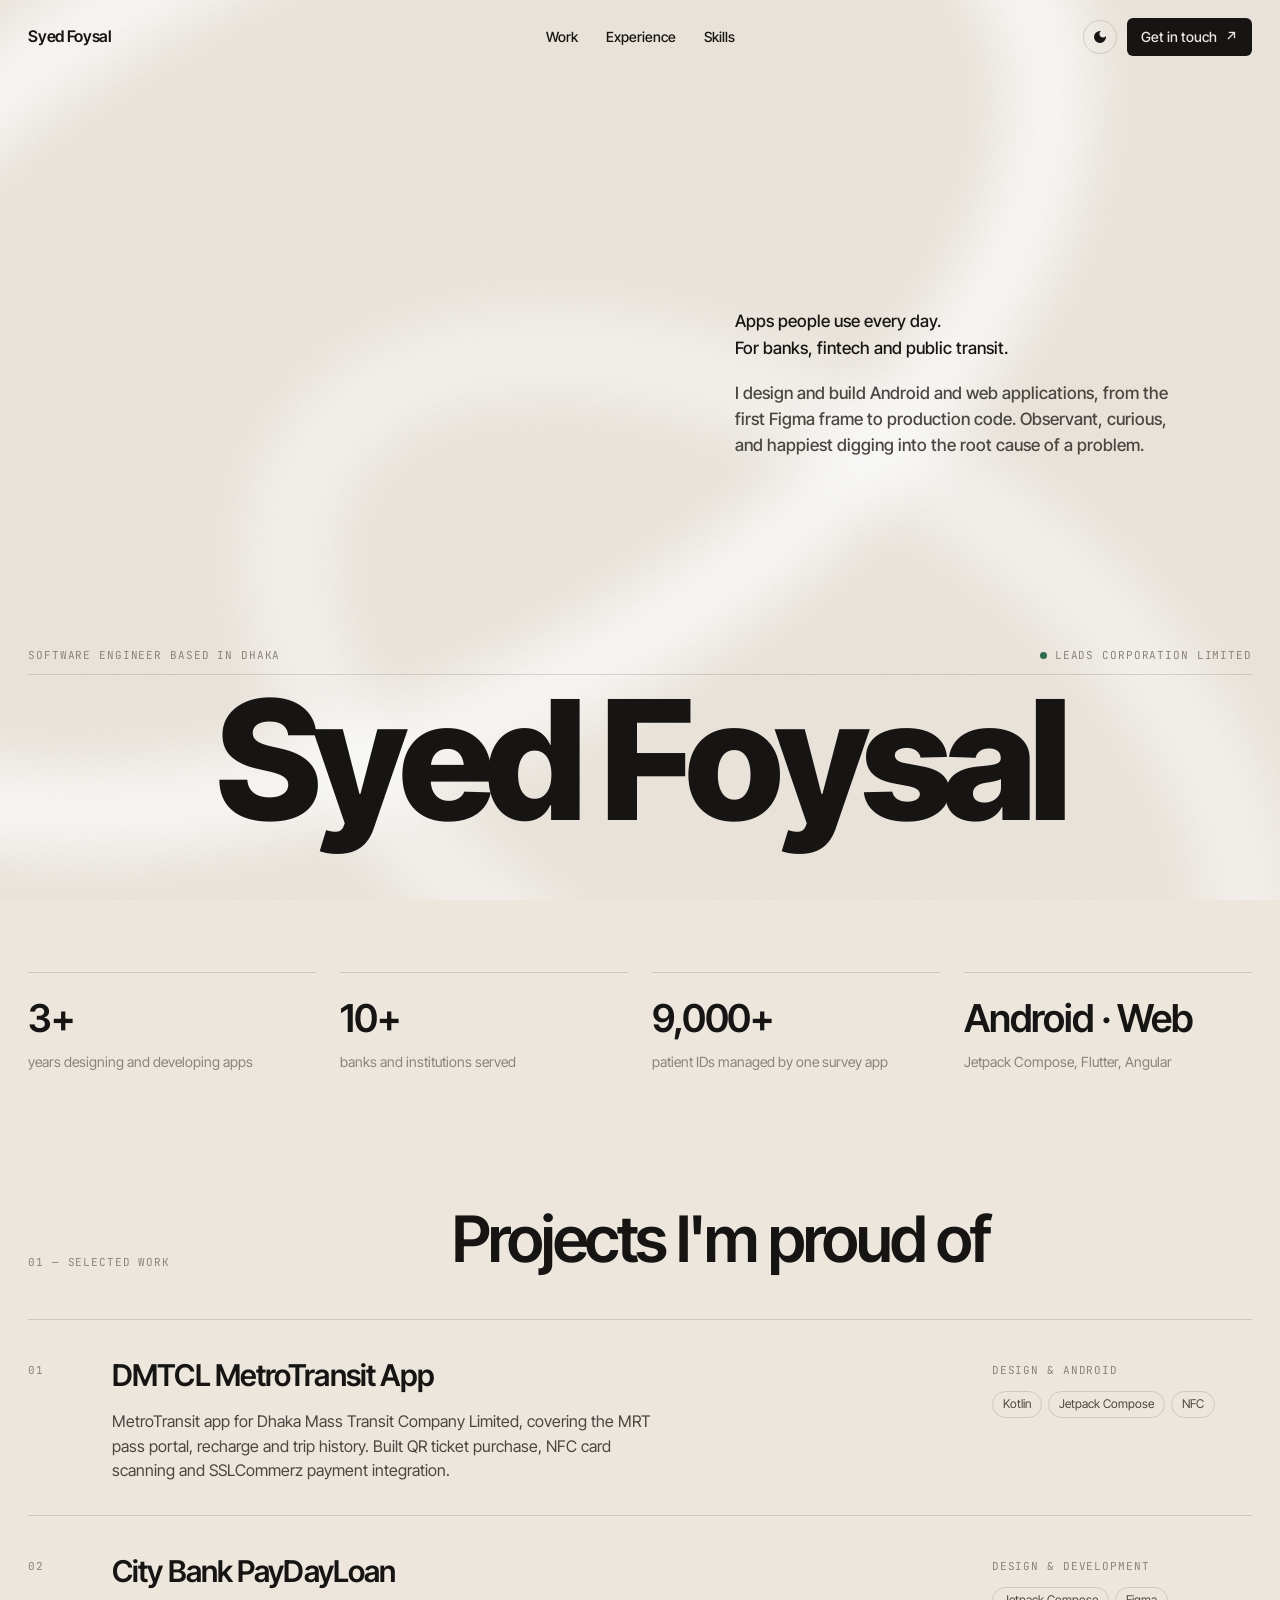
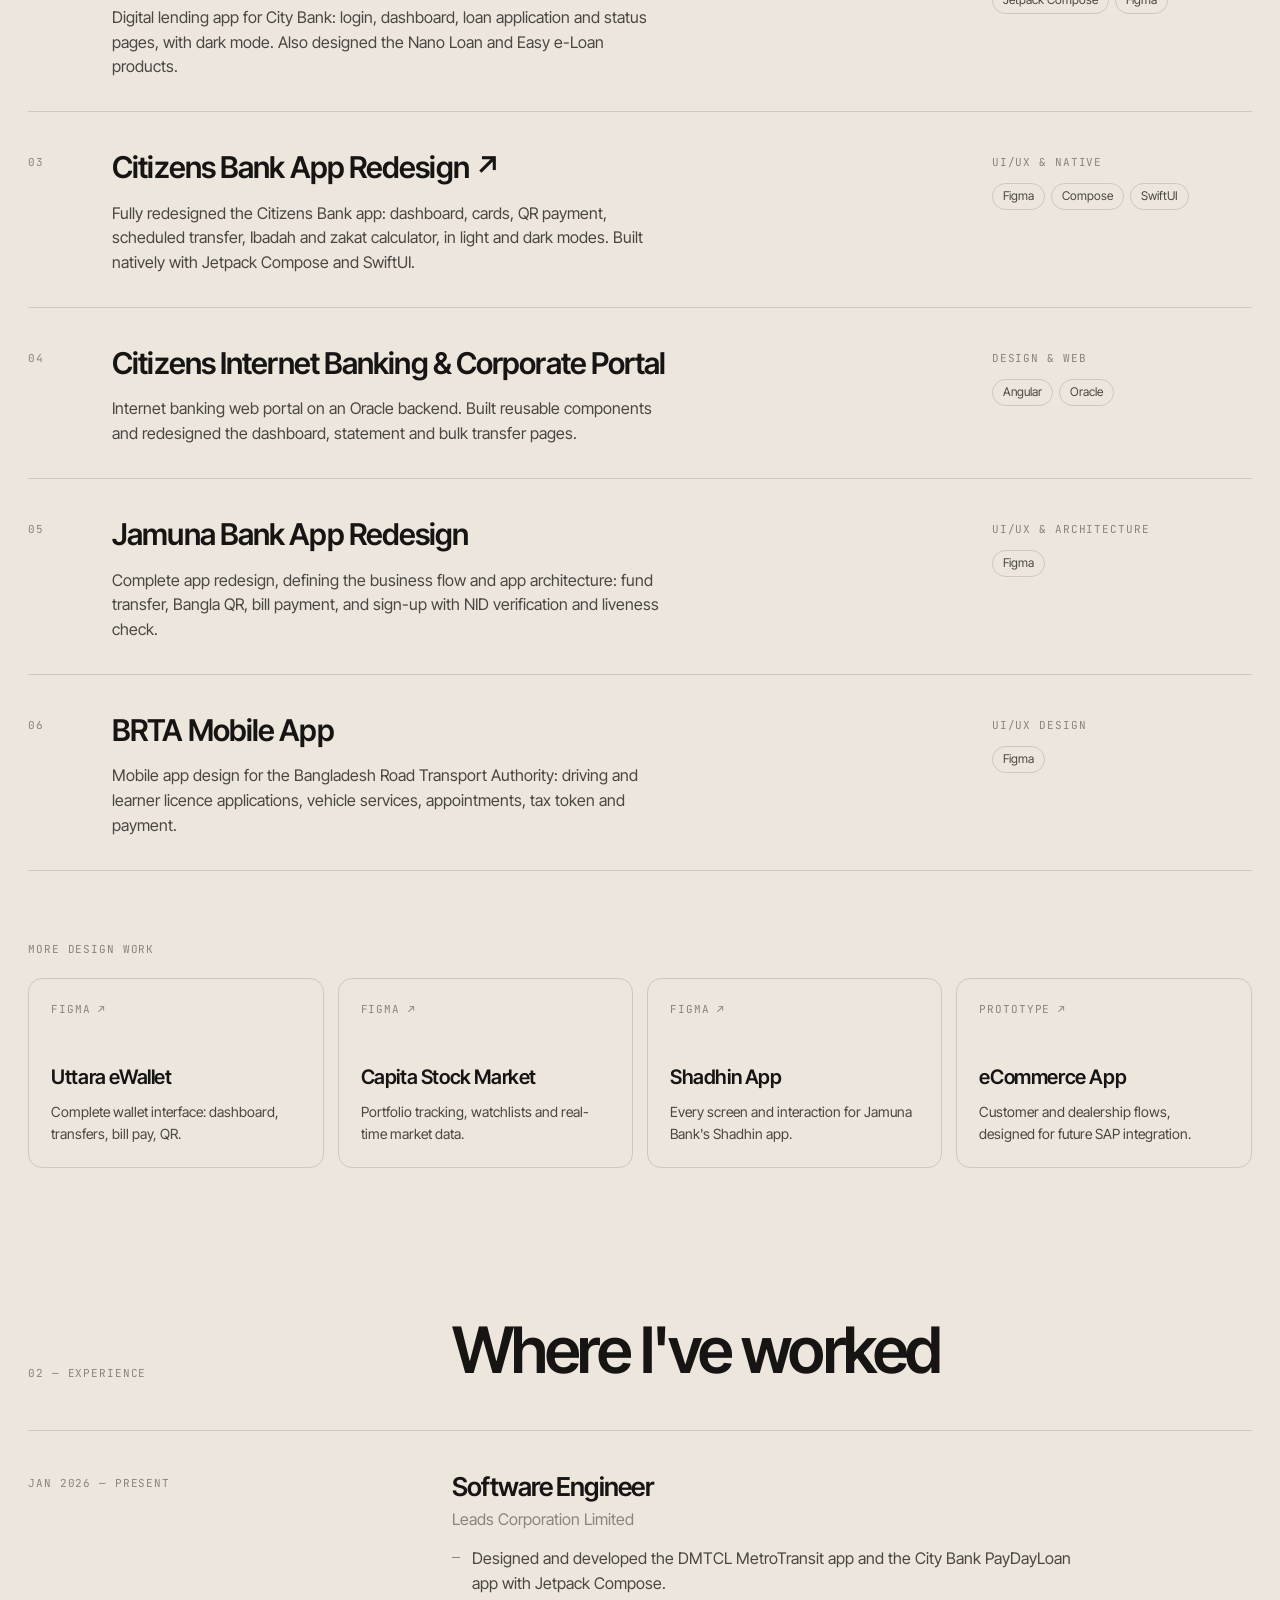
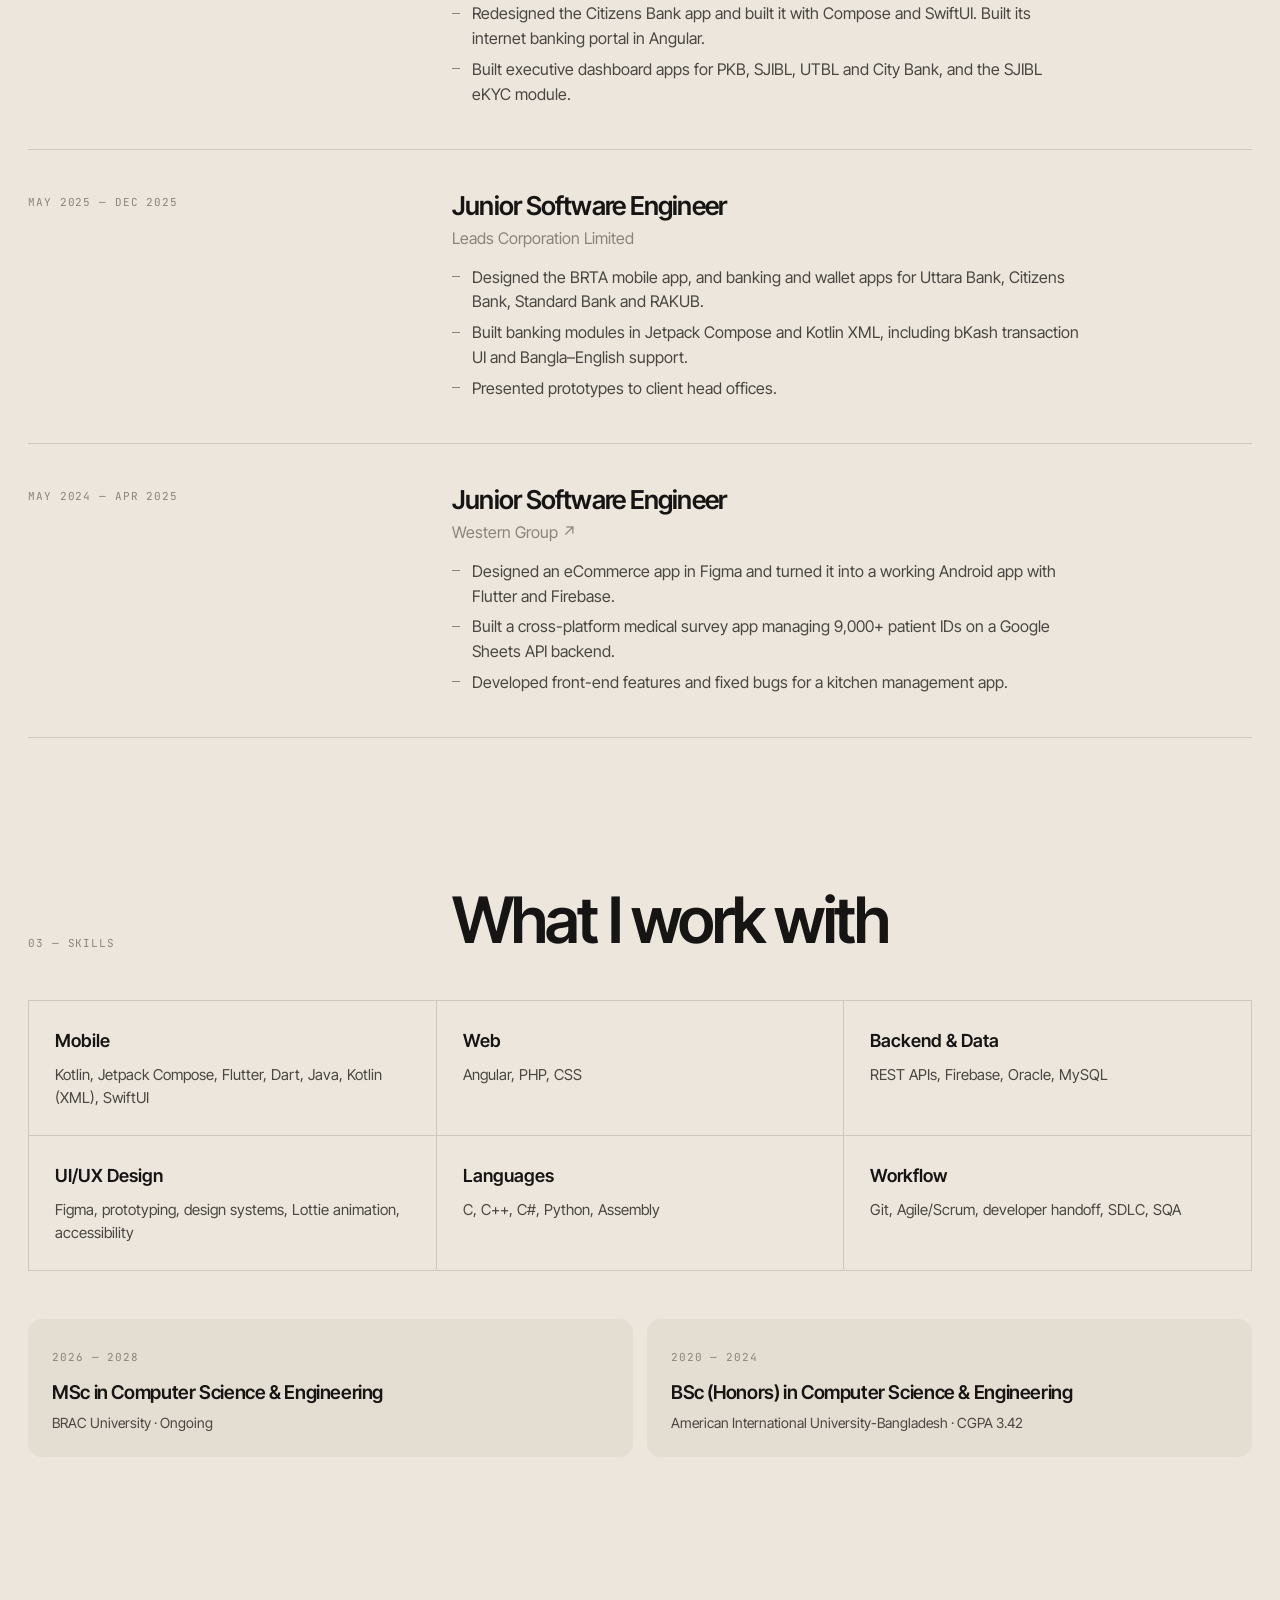
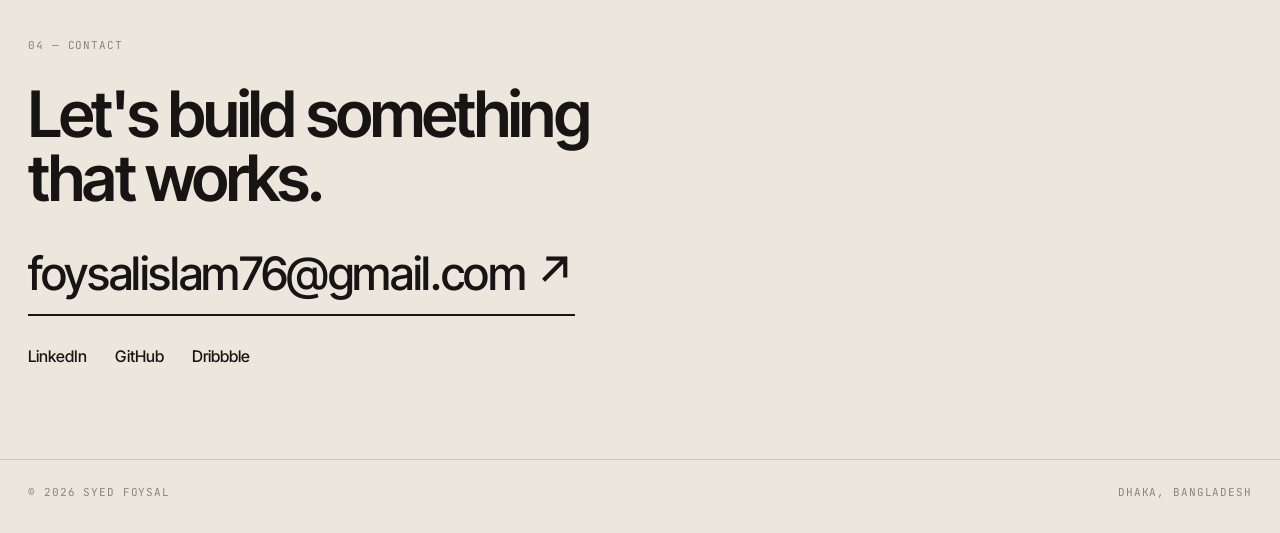
==== index.html @ 30e087c2 "Revert "Show full CV experience and activities" This reverts commit 2248372.  Co-Authored-By: Claude" ====
<!doctype html>
<html lang="en">
<head>
  <meta charset="utf-8">
  <meta name="viewport" content="width=device-width, initial-scale=1">
  <title>Syed Foysal — Software Engineer</title>
  <meta name="description" content="Syed Foysal, Software Engineer in Dhaka. Android, web and UI/UX for banking, fintech and transit.">
  <meta property="og:title" content="Syed Foysal — Software Engineer">
  <meta property="og:description" content="Android, web and UI/UX for banking, fintech and transit clients.">
  <meta name="theme-color" content="#ece6dd">
  <link rel="icon" href="data:image/svg+xml,<svg xmlns='http://www.w3.org/2000/svg' viewBox='0 0 64 64'><rect width='64' height='64' rx='14' fill='%23161514'/><text x='50%25' y='56%25' text-anchor='middle' dominant-baseline='middle' font-family='Arial' font-weight='700' font-size='28' fill='%23ece6dd'>SF</text></svg>">
  <link rel="preconnect" href="https://fonts.googleapis.com">
  <link rel="preconnect" href="https://fonts.gstatic.com" crossorigin>
  <link href="https://fonts.googleapis.com/css2?family=Inter+Tight:wght@400;500;600;800&family=JetBrains+Mono:wght@400;500&display=swap" rel="stylesheet">
  <link rel="stylesheet" href="styles.css">
  <script>document.documentElement.classList.add('js');try{var t=localStorage.getItem('theme');if(t)document.documentElement.dataset.theme=t}catch(e){}</script>
</head>
<body>
  <header class="nav">
    <a class="brand" href="#top">Syed Foysal</a>
    <nav class="nav-links" aria-label="Sections">
      <a href="#work">Work</a>
      <a href="#experience">Experience</a>
      <a href="#skills">Skills</a>
    </nav>
    <div class="nav-actions">
      <button class="theme-toggle" type="button" aria-label="Toggle dark mode">
        <svg viewBox="0 0 24 24" width="16" height="16" aria-hidden="true"><path fill="currentColor" d="M12 3a9 9 0 1 0 9 9c0-.46-.04-.92-.1-1.36a5.39 5.39 0 0 1-4.4 2.26 5.4 5.4 0 0 1-3.14-9.8c-.44-.06-.9-.1-1.36-.1z"/></svg>
      </button>
      <a class="btn" href="mailto:foysalislam76@gmail.com">Get in touch <span aria-hidden="true">↗</span></a>
    </div>
  </header>

  <main id="top">
    <section class="hero">
      <div class="hero-bg" aria-hidden="true"><span class="ribbon r1"></span><span class="ribbon r2"></span><span class="grain"></span></div>
      <div class="hero-intro reveal">
        <p class="lead">Apps people use every day.<br>For banks, fintech and public transit.</p>
        <p>I design and build Android and web applications, from the first Figma frame to production code. Observant, curious, and happiest digging into the root cause of a problem.</p>
      </div>
      <div class="hero-foot">
        <div class="hero-meta mono">
          <span>Software Engineer based in Dhaka</span>
          <span class="status"><i></i>Leads Corporation Limited</span>
        </div>
        <h1 class="hero-name">Syed Foysal</h1>
      </div>
    </section>

    <section class="stats" aria-label="Highlights">
      <div class="stat reveal"><b>3+</b><span>years designing and developing apps</span></div>
      <div class="stat reveal"><b>10+</b><span>banks and institutions served</span></div>
      <div class="stat reveal"><b>9,000+</b><span>patient IDs managed by one survey app</span></div>
      <div class="stat reveal"><b>Android · Web</b><span>Jetpack Compose, Flutter, Angular</span></div>
    </section>

    <section id="work" class="section">
      <div class="section-head reveal">
        <span class="mono">01 — Selected work</span>
        <h2>Projects I'm proud of</h2>
      </div>
      <ol class="projects">
        <li class="project reveal">
          <span class="idx mono">01</span>
          <div class="p-main">
            <h3>DMTCL MetroTransit App</h3>
            <p>MetroTransit app for Dhaka Mass Transit Company Limited, covering the MRT pass portal, recharge and trip history. Built QR ticket purchase, NFC card scanning and SSLCommerz payment integration.</p>
          </div>
          <div class="p-side"><span class="role mono">Design & Android</span><ul class="tags"><li>Kotlin</li><li>Jetpack Compose</li><li>NFC</li></ul></div>
        </li>
        <li class="project reveal">
          <span class="idx mono">02</span>
          <div class="p-main">
            <h3>City Bank PayDayLoan</h3>
            <p>Digital lending app for City Bank: login, dashboard, loan application and status pages, with dark mode. Also designed the Nano Loan and Easy e-Loan products.</p>
          </div>
          <div class="p-side"><span class="role mono">Design & Development</span><ul class="tags"><li>Jetpack Compose</li><li>Figma</li></ul></div>
        </li>
        <li class="project reveal">
          <span class="idx mono">03</span>
          <div class="p-main">
            <h3><a href="https://www.figma.com/proto/CzXbdKiK06CD8KoG54uc53/Citizens_advance?node-id=1-12459&amp;p=f&amp;scaling=scale-down&amp;content-scaling=fixed&amp;page-id=0%3A1&amp;starting-point-node-id=1%3A12459&amp;show-proto-sidebar=1" target="_blank" rel="noopener">Citizens Bank App Redesign <span aria-hidden="true">↗</span></a></h3>
            <p>Fully redesigned the Citizens Bank app: dashboard, cards, QR payment, scheduled transfer, Ibadah and zakat calculator, in light and dark modes. Built natively with Jetpack Compose and SwiftUI.</p>
          </div>
          <div class="p-side"><span class="role mono">UI/UX & Native</span><ul class="tags"><li>Figma</li><li>Compose</li><li>SwiftUI</li></ul></div>
        </li>
        <li class="project reveal">
          <span class="idx mono">04</span>
          <div class="p-main">
            <h3>Citizens Internet Banking & Corporate Portal</h3>
            <p>Internet banking web portal on an Oracle backend. Built reusable components and redesigned the dashboard, statement and bulk transfer pages.</p>
          </div>
          <div class="p-side"><span class="role mono">Design & Web</span><ul class="tags"><li>Angular</li><li>Oracle</li></ul></div>
        </li>
        <li class="project reveal">
          <span class="idx mono">05</span>
          <div class="p-main">
            <h3>Jamuna Bank App Redesign</h3>
            <p>Complete app redesign, defining the business flow and app architecture: fund transfer, Bangla QR, bill payment, and sign-up with NID verification and liveness check.</p>
          </div>
          <div class="p-side"><span class="role mono">UI/UX & Architecture</span><ul class="tags"><li>Figma</li></ul></div>
        </li>
        <li class="project reveal">
          <span class="idx mono">06</span>
          <div class="p-main">
            <h3>BRTA Mobile App</h3>
            <p>Mobile app design for the Bangladesh Road Transport Authority: driving and learner licence applications, vehicle services, appointments, tax token and payment.</p>
          </div>
          <div class="p-side"><span class="role mono">UI/UX Design</span><ul class="tags"><li>Figma</li></ul></div>
        </li>
      </ol>

      <div class="mini-head reveal"><span class="mono">More design work</span></div>
      <div class="cards">
        <a class="card reveal" href="https://www.figma.com/design/OLVRkpordg57QTDSUEPtHk/Uttara_eWallet?node-id=0-1" target="_blank" rel="noopener"><span class="mono">Figma ↗</span><h4>Uttara eWallet</h4><p>Complete wallet interface: dashboard, transfers, bill pay, QR.</p></a>
        <a class="card reveal" href="https://www.figma.com/design/fWbbJ0xGlFgYvnJKru61qK/CapitaApp?node-id=0-1" target="_blank" rel="noopener"><span class="mono">Figma ↗</span><h4>Capita Stock Market</h4><p>Portfolio tracking, watchlists and real-time market data.</p></a>
        <a class="card reveal" href="https://www.figma.com/design/se0q01q8Wwwqltm6ORkeT0/Shadhin?node-id=0-1" target="_blank" rel="noopener"><span class="mono">Figma ↗</span><h4>Shadhin App</h4><p>Every screen and interaction for Jamuna Bank's Shadhin app.</p></a>
        <a class="card reveal" href="https://www.figma.com/proto/1CDlLJeJu2LjrKiZWNMT9U/final_app?node-id=16-3217&amp;starting-point-node-id=16%3A3217" target="_blank" rel="noopener"><span class="mono">Prototype ↗</span><h4>eCommerce App</h4><p>Customer and dealership flows, designed for future SAP integration.</p></a>
      </div>
    </section>

    <section id="experience" class="section">
      <div class="section-head reveal">
        <span class="mono">02 — Experience</span>
        <h2>Where I've worked</h2>
      </div>
      <div class="timeline">
        <article class="job reveal">
          <div class="job-when mono">Jan 2026 — Present</div>
          <div>
            <h3>Software Engineer</h3>
            <p class="org">Leads Corporation Limited</p>
            <ul>
              <li>Designed and developed the DMTCL MetroTransit app and the City Bank PayDayLoan app with Jetpack Compose.</li>
              <li>Redesigned the Citizens Bank app and built it with Compose and SwiftUI. Built its internet banking portal in Angular.</li>
              <li>Built executive dashboard apps for PKB, SJIBL, UTBL and City Bank, and the SJIBL eKYC module.</li>
            </ul>
          </div>
        </article>
        <article class="job reveal">
          <div class="job-when mono">May 2025 — Dec 2025</div>
          <div>
            <h3>Junior Software Engineer</h3>
            <p class="org">Leads Corporation Limited</p>
            <ul>
              <li>Designed the BRTA mobile app, and banking and wallet apps for Uttara Bank, Citizens Bank, Standard Bank and RAKUB.</li>
              <li>Built banking modules in Jetpack Compose and Kotlin XML, including bKash transaction UI and Bangla–English support.</li>
              <li>Presented prototypes to client head offices.</li>
            </ul>
          </div>
        </article>
        <article class="job reveal">
          <div class="job-when mono">May 2024 — Apr 2025</div>
          <div>
            <h3>Junior Software Engineer</h3>
            <p class="org"><a href="https://www.westernengineeringbd.com/" target="_blank" rel="noopener">Western Group ↗</a></p>
            <ul>
              <li>Designed an eCommerce app in Figma and turned it into a working Android app with Flutter and Firebase.</li>
              <li>Built a cross-platform medical survey app managing 9,000+ patient IDs on a Google Sheets API backend.</li>
              <li>Developed front-end features and fixed bugs for a kitchen management app.</li>
            </ul>
          </div>
        </article>
      </div>
    </section>

    <section id="skills" class="section">
      <div class="section-head reveal">
        <span class="mono">03 — Skills</span>
        <h2>What I work with</h2>
      </div>
      <div class="skills">
        <div class="skill reveal"><h4>Mobile</h4><p>Kotlin, Jetpack Compose, Flutter, Dart, Java, Kotlin (XML), SwiftUI</p></div>
        <div class="skill reveal"><h4>Web</h4><p>Angular, PHP, CSS</p></div>
        <div class="skill reveal"><h4>Backend & Data</h4><p>REST APIs, Firebase, Oracle, MySQL</p></div>
        <div class="skill reveal"><h4>UI/UX Design</h4><p>Figma, prototyping, design systems, Lottie animation, accessibility</p></div>
        <div class="skill reveal"><h4>Languages</h4><p>C, C++, C#, Python, Assembly</p></div>
        <div class="skill reveal"><h4>Workflow</h4><p>Git, Agile/Scrum, developer handoff, SDLC, SQA</p></div>
      </div>

      <div class="edu">
        <div class="edu-item reveal"><span class="mono">2026 — 2028</span><h4>MSc in Computer Science & Engineering</h4><p>BRAC University · Ongoing</p></div>
        <div class="edu-item reveal"><span class="mono">2020 — 2024</span><h4>BSc (Honors) in Computer Science & Engineering</h4><p>American International University-Bangladesh · CGPA 3.42</p></div>
      </div>
    </section>

    <section id="contact" class="contact">
      <span class="mono reveal">04 — Contact</span>
      <h2 class="reveal">Let's build something<br>that works.</h2>
      <a class="contact-mail reveal" href="mailto:foysalislam76@gmail.com">foysalislam76@gmail.com <span aria-hidden="true">↗</span></a>
      <ul class="socials reveal">
        <li><a href="https://www.linkedin.com/in/syed-foysal" target="_blank" rel="noopener">LinkedIn</a></li>
        <li><a href="https://github.com/Foysal-About" target="_blank" rel="noopener">GitHub</a></li>
        <li><a href="https://dribbble.com/syed-foysal" target="_blank" rel="noopener">Dribbble</a></li>
      </ul>
    </section>
  </main>

  <footer class="footer mono">
    <span>© <span id="year">2026</span> Syed Foysal</span>
    <span>Dhaka, Bangladesh</span>
  </footer>

  <script src="main.js"></script>
</body>
</html>
---- styles.css ----
:root {
  --bg: #ece6dd;
  --bg-2: #e4ddd2;
  --ink: #161514;
  --ink-2: #4a4641;
  --muted: #8a847b;
  --line: rgba(22, 21, 20, .14);
  --ribbon: rgba(255, 255, 255, .75);
  --accent: #2f6b4f;
  --pad: clamp(16px, 2.2vw, 32px);
  --max: 1320px;
  --sans: "Inter Tight", system-ui, -apple-system, "Segoe UI", sans-serif;
  --mono: "JetBrains Mono", ui-monospace, Menlo, monospace;
  color-scheme: light;
}
@media (prefers-color-scheme: dark) {
  :root:not([data-theme="light"]) {
    --bg: #121110; --bg-2: #1a1917; --ink: #ece6dd; --ink-2: #b9b2a7; --muted: #7d776e;
    --line: rgba(236, 230, 221, .14); --ribbon: rgba(236, 230, 221, .07); --accent: #7cc4a0;
    color-scheme: dark;
  }
}
:root[data-theme="dark"] {
  --bg: #121110; --bg-2: #1a1917; --ink: #ece6dd; --ink-2: #b9b2a7; --muted: #7d776e;
  --line: rgba(236, 230, 221, .14); --ribbon: rgba(236, 230, 221, .07); --accent: #7cc4a0;
  color-scheme: dark;
}

* { box-sizing: border-box; margin: 0; padding: 0; }
html { scroll-behavior: smooth; }
body {
  background: var(--bg);
  color: var(--ink);
  font: 400 16px/1.55 var(--sans);
  -webkit-font-smoothing: antialiased;
  overflow-x: hidden;
  transition: background .4s, color .4s;
}
a { color: inherit; text-decoration: none; }
ul, ol { list-style: none; }
.mono { font-family: var(--mono); font-size: 11px; letter-spacing: .08em; text-transform: uppercase; color: var(--muted); }
:focus-visible { outline: 2px solid var(--accent); outline-offset: 3px; border-radius: 4px; }

/* nav */
.nav {
  position: fixed; inset: 0 0 auto; z-index: 20;
  display: grid; grid-template-columns: 1fr auto 1fr; align-items: center;
  padding: 18px var(--pad);
  transition: background .3s, backdrop-filter .3s;
}
.nav.scrolled { background: color-mix(in srgb, var(--bg) 78%, transparent); backdrop-filter: blur(14px); -webkit-backdrop-filter: blur(14px); }
.brand { font-weight: 600; letter-spacing: -.02em; }
.nav-links { display: flex; gap: 28px; font-size: 14px; font-weight: 500; }
.nav-links a, .socials a { position: relative; }
.nav-links a::after, .socials a::after {
  content: ""; position: absolute; left: 0; bottom: -2px; width: 100%; height: 1px;
  background: currentColor; transform: scaleX(0); transform-origin: right; transition: transform .35s ease;
}
.nav-links a:hover::after, .socials a:hover::after { transform: scaleX(1); transform-origin: left; }
.nav-actions { display: flex; gap: 10px; justify-content: flex-end; align-items: center; }
.btn {
  display: inline-flex; gap: 8px; align-items: center;
  background: var(--ink); color: var(--bg);
  padding: 8px 14px; border-radius: 6px; font-size: 14px; font-weight: 500;
  transition: transform .25s, opacity .25s;
}
.btn:hover { transform: translateY(-1px); opacity: .9; }
.theme-toggle {
  width: 34px; height: 34px; border-radius: 50%; border: 1px solid var(--line);
  background: transparent; color: var(--ink); cursor: pointer; display: grid; place-items: center;
}

/* hero */
.hero {
  position: relative; min-height: min(100svh, 980px); overflow: hidden;
  display: grid; grid-template-rows: 1fr auto; grid-template-columns: minmax(0, 1fr);
  padding: 0 var(--pad) clamp(16px, 3vw, 40px);
}
.hero-bg { position: absolute; inset: 0; pointer-events: none; }
.ribbon {
  position: absolute; border-radius: 50%;
  border: 90px solid var(--ribbon); filter: blur(28px);
  transform: translate3d(var(--mx, 0), var(--my, 0), 0) rotate(var(--rot));
  transition: transform 1.2s cubic-bezier(.2, .7, .2, 1);
}
.r1 { --rot: -28deg; width: 120vmax; height: 70vmax; left: -30vmax; top: -10vmax; }
.r2 { --rot: 32deg; width: 90vmax; height: 55vmax; left: 15vmax; top: 30vmax; opacity: .7; }
.grain {
  position: absolute; inset: 0; opacity: .22; mix-blend-mode: multiply;
  background-image: url("data:image/svg+xml,%3Csvg xmlns='http://www.w3.org/2000/svg' width='160' height='160'%3E%3Cfilter id='n'%3E%3CfeTurbulence type='fractalNoise' baseFrequency='.9' numOctaves='2' stitchTiles='stitch'/%3E%3C/filter%3E%3Crect width='100%25' height='100%25' filter='url(%23n)' opacity='.5'/%3E%3C/svg%3E");
}
.hero-intro {
  position: relative; align-self: center; justify-self: end;
  width: min(440px, 100%); margin: 120px 6vw 0 0;
  font-size: 17px; font-weight: 500; color: var(--ink-2);
}
.hero-intro .lead { color: var(--ink); margin-bottom: 1.1em; }
.hero-foot { position: relative; }
.hero-meta {
  display: flex; justify-content: space-between; gap: 16px; flex-wrap: wrap;
  padding-bottom: 10px; border-bottom: 1px solid var(--line);
}
.status { display: inline-flex; align-items: center; gap: 8px; }
.status i { width: 7px; height: 7px; border-radius: 50%; background: var(--accent); box-shadow: 0 0 0 0 var(--accent); animation: pulse 2.4s infinite; }
@keyframes pulse { 70% { box-shadow: 0 0 0 7px transparent; } 100% { box-shadow: 0 0 0 0 transparent; } }
.hero-name {
  font-weight: 800; letter-spacing: -.05em; line-height: .9;
  font-size: clamp(64px, 17.4vw, 300px);
  white-space: nowrap; padding: .06em 0 0; text-align: center;
}
.hero-name .ch { display: inline-block; transform: translateY(105%); animation: rise 1s cubic-bezier(.2, .8, .2, 1) forwards; }
.hero-name-clip { display: inline-block; overflow: hidden; vertical-align: top; padding: 0 .02em .16em; }
@keyframes rise { to { transform: none; } }

/* stats */
.stats {
  display: grid; grid-template-columns: repeat(4, 1fr);
  max-width: var(--max); margin: 0 auto; padding: 72px var(--pad) 24px; gap: 24px;
}
.stat { border-top: 1px solid var(--line); padding-top: 16px; }
.stat b { display: block; font-size: clamp(26px, 3vw, 40px); font-weight: 600; letter-spacing: -.03em; }
.stat span { color: var(--muted); font-size: 14px; }

/* sections */
.section { max-width: var(--max); margin: 0 auto; padding: 110px var(--pad) 40px; }
.section-head { display: grid; grid-template-columns: 1fr 2fr; gap: 24px; align-items: end; margin-bottom: 48px; }
.section-head h2, .contact h2 { font-size: clamp(34px, 5vw, 68px); font-weight: 600; letter-spacing: -.045em; line-height: 1; }

.projects { border-top: 1px solid var(--line); }
.project {
  display: grid; grid-template-columns: 60px 1fr 260px; gap: 24px;
  padding: 32px 0; border-bottom: 1px solid var(--line);
  transition: padding .35s ease, background .35s;
}
.project:hover { padding-left: 14px; padding-right: 14px; background: var(--bg-2); }
.project h3 { font-size: clamp(22px, 2.4vw, 30px); font-weight: 600; letter-spacing: -.03em; margin-bottom: 10px; }
.project h3 a:hover { color: var(--accent); }
.project p { color: var(--ink-2); max-width: 62ch; }
.idx { padding-top: 10px; }
.p-side { display: flex; flex-direction: column; gap: 12px; padding-top: 10px; }
.tags { display: flex; flex-wrap: wrap; gap: 6px; }
.tags li { font-size: 12px; padding: 3px 10px; border: 1px solid var(--line); border-radius: 99px; color: var(--ink-2); }

.mini-head { margin: 64px 0 18px; }
.cards { display: grid; grid-template-columns: repeat(4, 1fr); gap: 14px; }
.card {
  border: 1px solid var(--line); border-radius: 14px; padding: 22px;
  display: flex; flex-direction: column; gap: 8px; min-height: 190px;
  transition: transform .35s ease, border-color .35s, background .35s;
}
.card:hover { transform: translateY(-4px); border-color: var(--ink); background: var(--bg-2); }
.card h4 { font-size: 20px; font-weight: 600; letter-spacing: -.02em; margin-top: auto; }
.card p { color: var(--ink-2); font-size: 14px; }

/* experience */
.timeline { border-top: 1px solid var(--line); }
.job { display: grid; grid-template-columns: 1fr 2fr; gap: 24px; padding: 36px 0; border-bottom: 1px solid var(--line); }
.job-when { padding-top: 8px; }
.job h3 { font-size: 26px; font-weight: 600; letter-spacing: -.03em; }
.org { color: var(--muted); margin-bottom: 14px; }
.org a:hover { color: var(--accent); }
.job li { position: relative; padding-left: 20px; color: var(--ink-2); margin-bottom: 6px; max-width: 70ch; }
.job li::before { content: ""; position: absolute; left: 0; top: .72em; width: 8px; height: 1px; background: var(--muted); }

/* skills */
.skills { display: grid; grid-template-columns: repeat(3, 1fr); border-top: 1px solid var(--line); border-left: 1px solid var(--line); }
.skill { padding: 26px; border-right: 1px solid var(--line); border-bottom: 1px solid var(--line); }
.skill h4 { font-size: 18px; font-weight: 600; margin-bottom: 8px; }
.skill p { color: var(--ink-2); font-size: 15px; }
.edu { display: grid; grid-template-columns: 1fr 1fr; gap: 14px; margin-top: 48px; }
.edu-item { background: var(--bg-2); border-radius: 14px; padding: 24px; }
.edu-item h4 { font-size: 19px; font-weight: 600; letter-spacing: -.02em; margin: 10px 0 4px; }
.edu-item p { color: var(--ink-2); font-size: 14px; }

/* contact */
.contact { max-width: var(--max); margin: 0 auto; padding: 140px var(--pad) 90px; display: grid; gap: 28px; }
.contact-mail {
  font-size: clamp(22px, 3.6vw, 48px); font-weight: 500; letter-spacing: -.03em;
  border-bottom: 2px solid var(--ink); justify-self: start; padding-bottom: 4px;
  transition: color .25s, border-color .25s; overflow-wrap: anywhere;
}
.contact-mail:hover { color: var(--accent); border-color: var(--accent); }
.socials { display: flex; gap: 28px; font-weight: 500; }

.footer {
  max-width: var(--max); margin: 0 auto; padding: 24px var(--pad) 32px;
  display: flex; justify-content: space-between; border-top: 1px solid var(--line);
}

/* scroll reveal */
.js .reveal { opacity: 0; transform: translateY(24px); transition: opacity .9s ease, transform .9s cubic-bezier(.2, .7, .2, 1); }
.js .reveal.in { opacity: 1; transform: none; }

@media (max-width: 900px) {
  .nav { grid-template-columns: 1fr auto; }
  .nav-links { display: none; }
  .hero-intro { justify-self: start; margin: 110px 0 0; font-size: 16px; }
  .stats, .cards { grid-template-columns: 1fr 1fr; }
  .section-head, .job { grid-template-columns: 1fr; gap: 10px; }
  .project { grid-template-columns: 1fr; gap: 10px; }
  .project:hover { padding-left: 0; padding-right: 0; background: none; }
  .idx, .p-side { padding-top: 0; }
  .skills { grid-template-columns: 1fr 1fr; }
  .edu { grid-template-columns: 1fr; }
}
@media (max-width: 520px) {
  .stats, .cards, .skills { grid-template-columns: 1fr; }
  .hero-meta { flex-direction: column; gap: 4px; }
  .btn { padding: 7px 11px; font-size: 13px; }
  .footer { flex-direction: column; gap: 6px; }
}
@media (prefers-reduced-motion: reduce) {
  *, *::before, *::after { animation: none !important; transition: none !important; }
  .reveal, .hero-name .ch { opacity: 1; transform: none; }
}
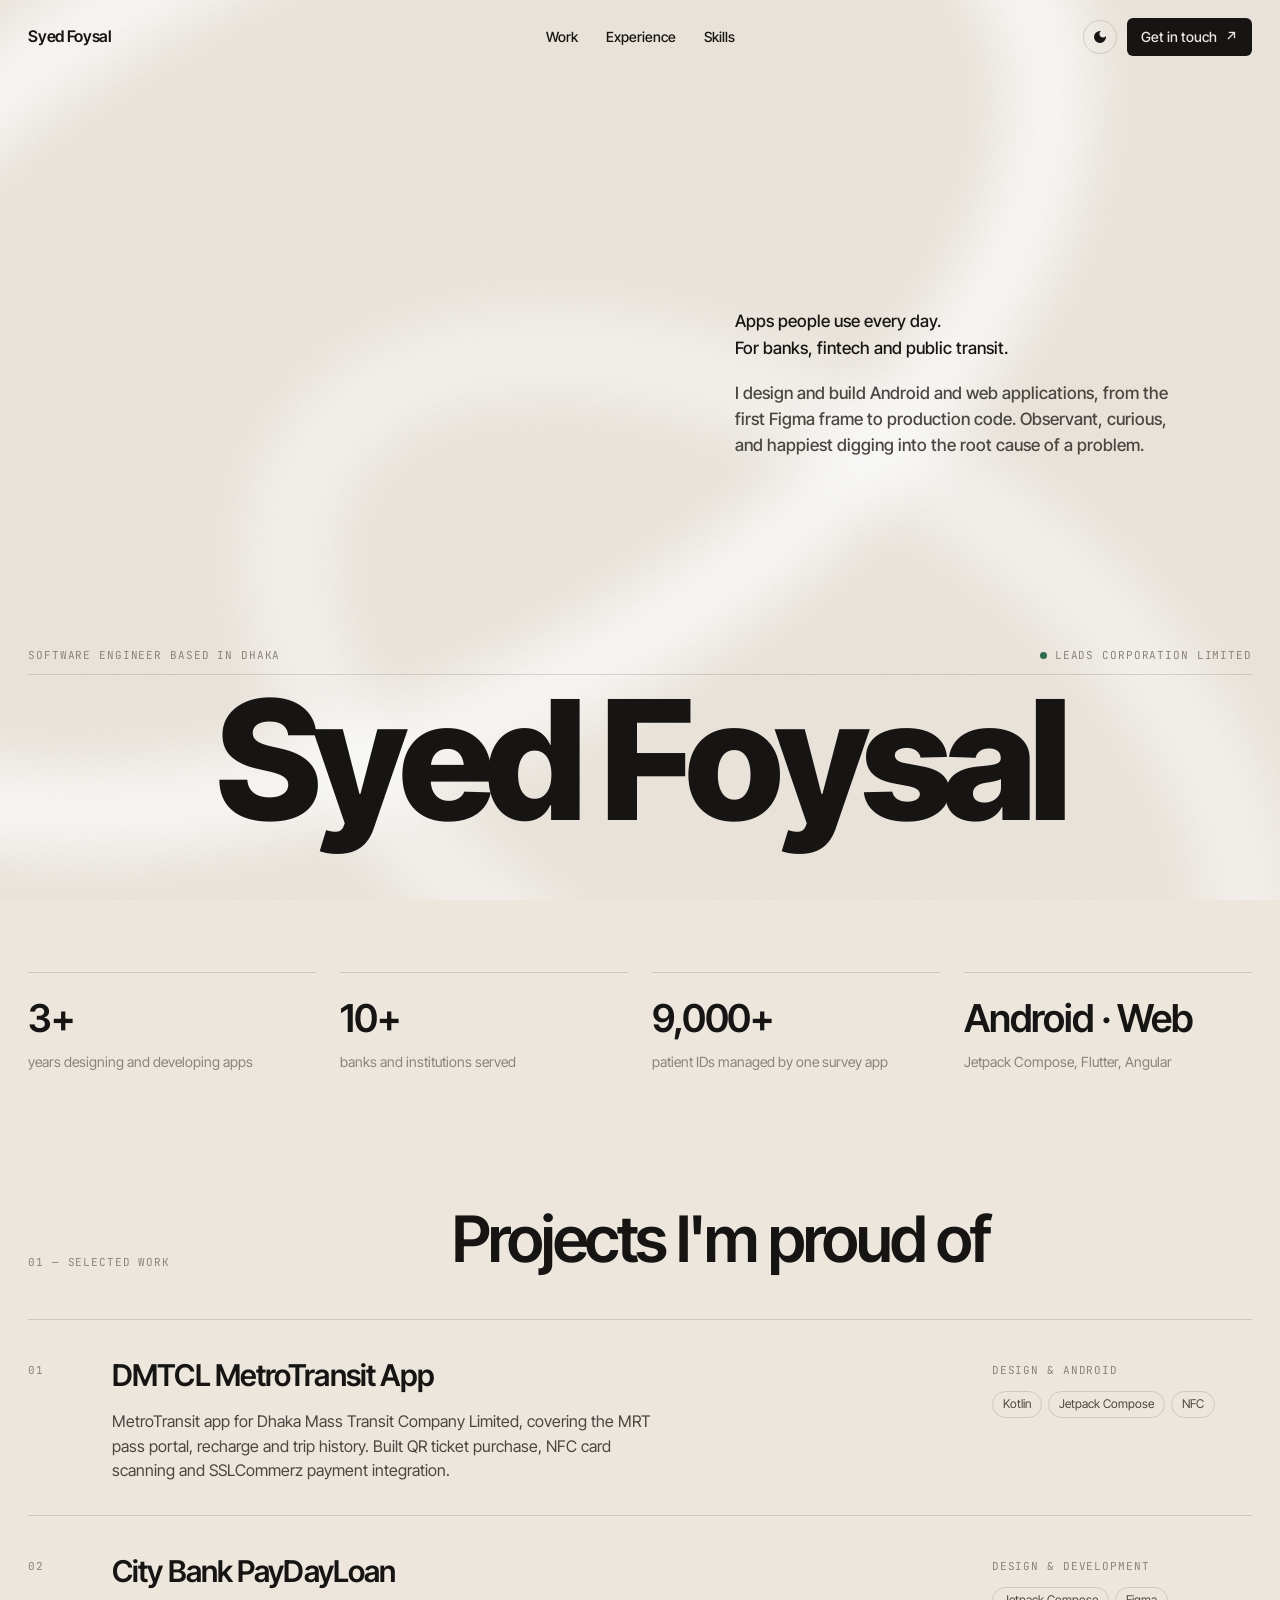
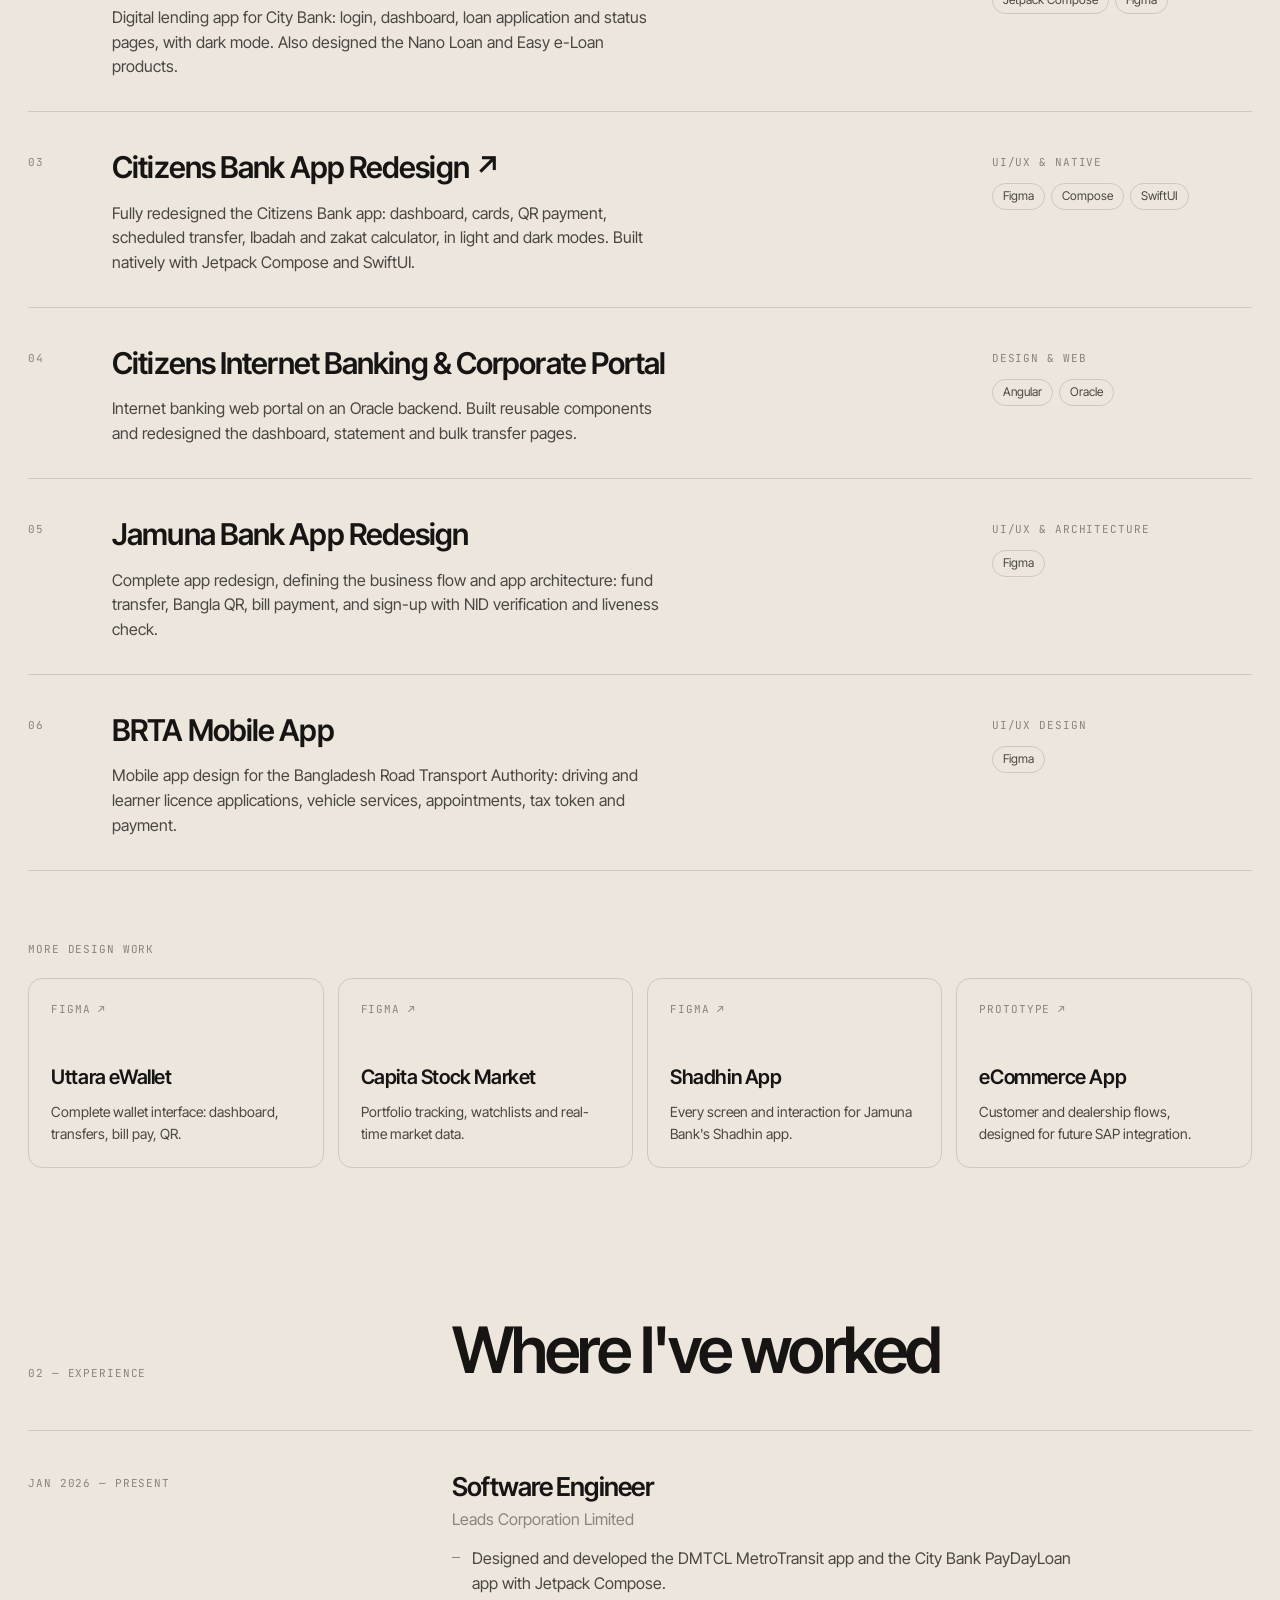
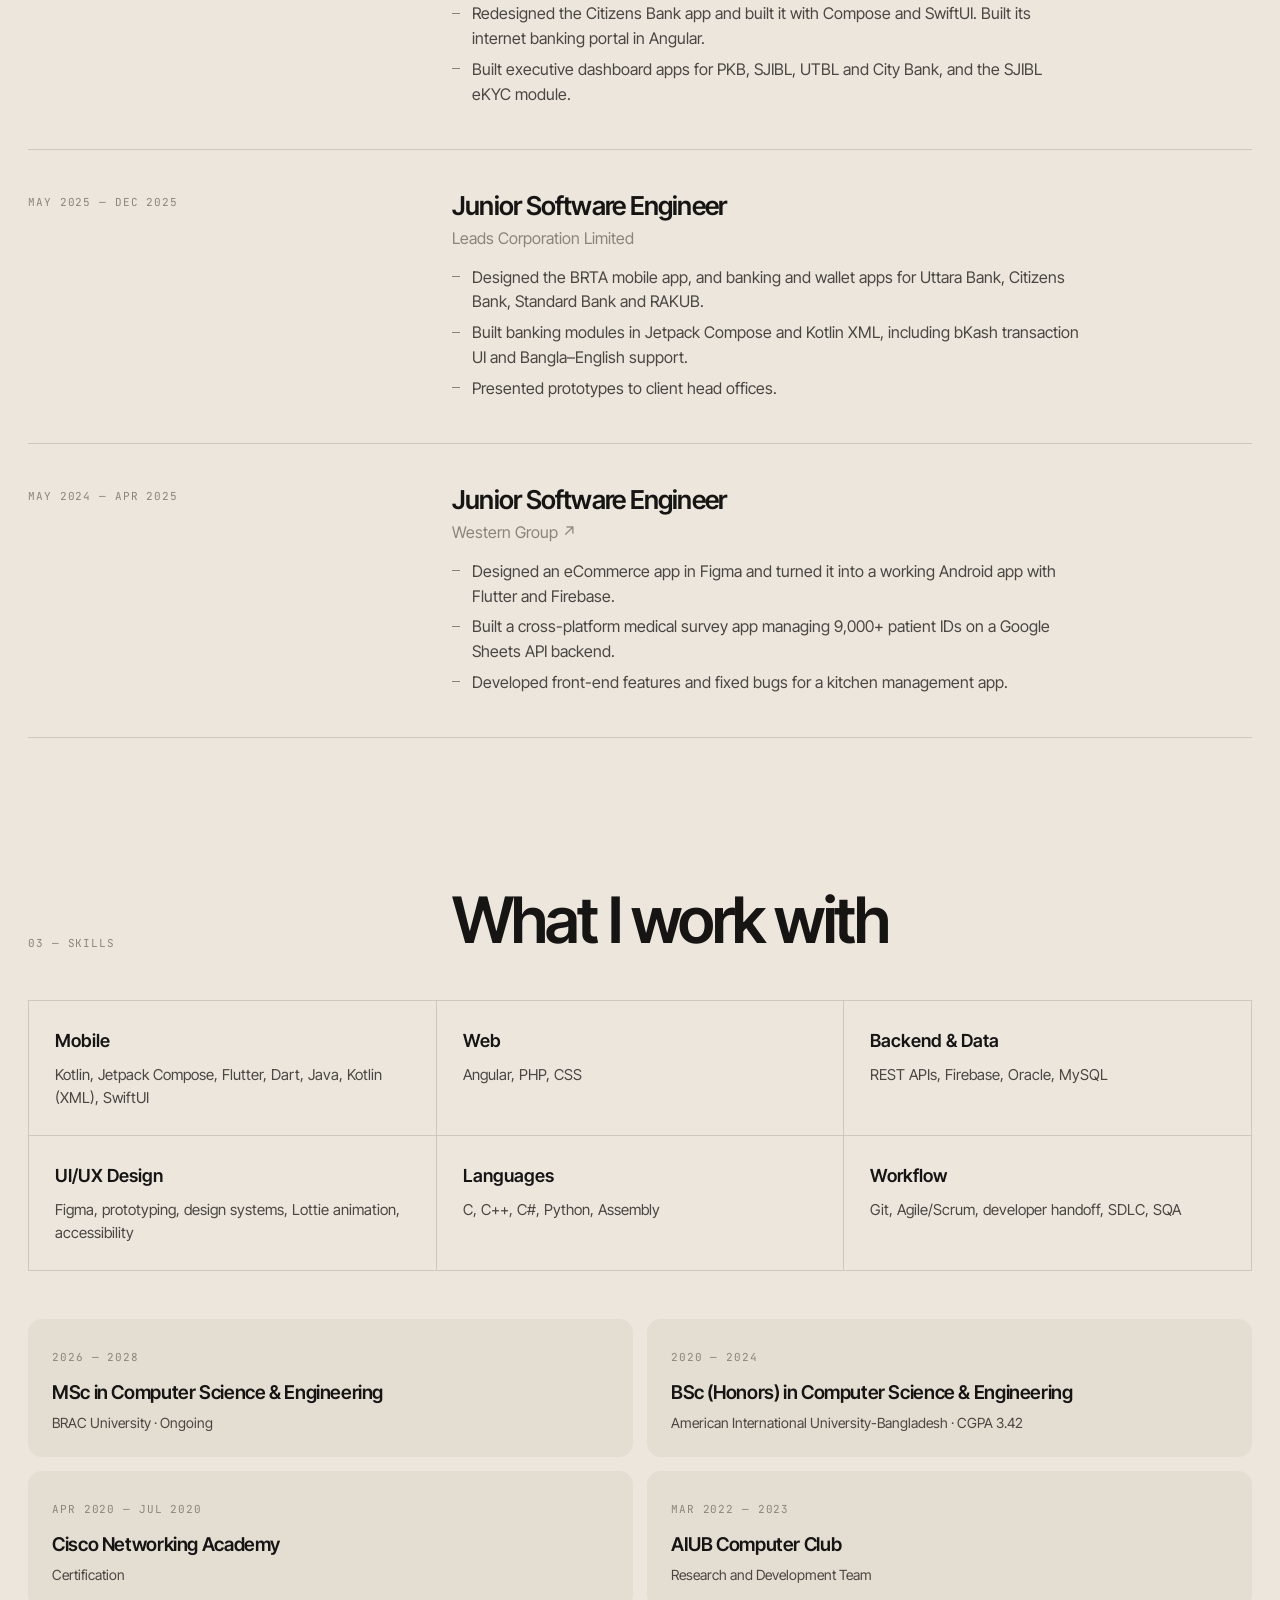
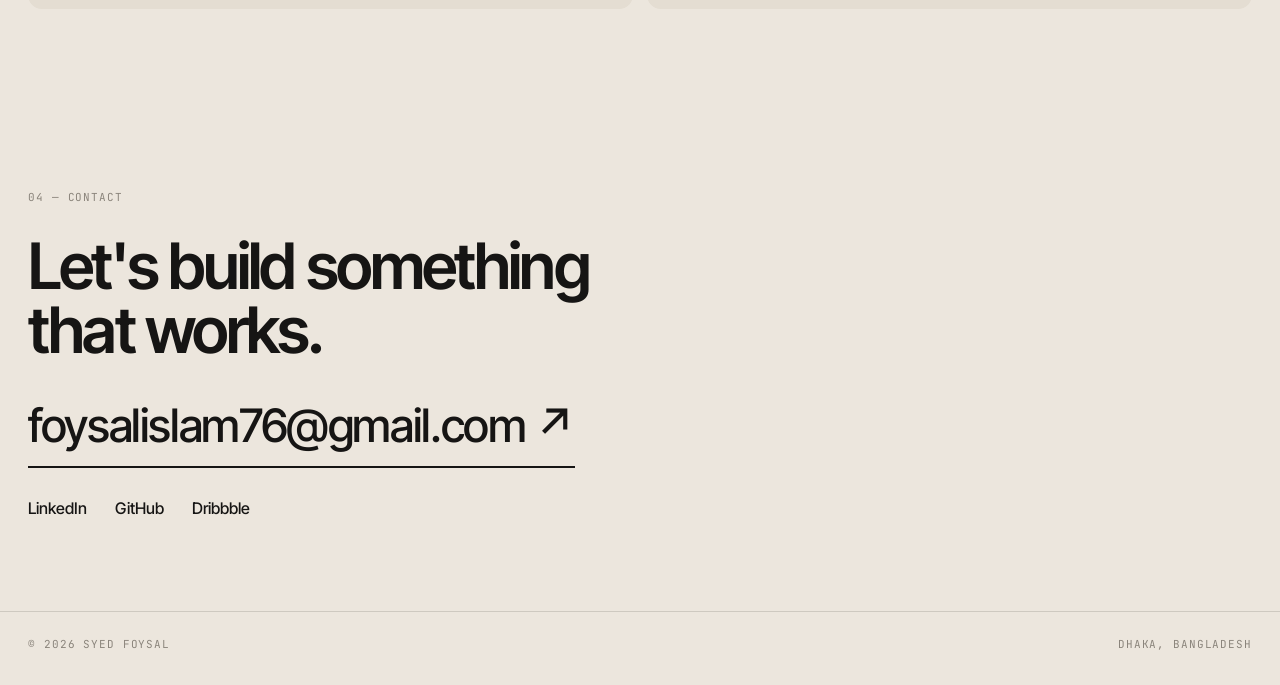
==== commit caf607ed: "Add Cisco certification and AIUB Computer Club Co-Authored-By: Claude Opus 5.5 <noreply@anthropic.co" ====
--- a/index.html
+++ b/index.html
@@ -181,6 +181,8 @@
       <div class="edu">
         <div class="edu-item reveal"><span class="mono">2026 — 2028</span><h4>MSc in Computer Science & Engineering</h4><p>BRAC University · Ongoing</p></div>
         <div class="edu-item reveal"><span class="mono">2020 — 2024</span><h4>BSc (Honors) in Computer Science & Engineering</h4><p>American International University-Bangladesh · CGPA 3.42</p></div>
+        <div class="edu-item reveal"><span class="mono">Apr 2020 — Jul 2020</span><h4>Cisco Networking Academy</h4><p>Certification</p></div>
+        <div class="edu-item reveal"><span class="mono">Mar 2022 — 2023</span><h4>AIUB Computer Club</h4><p>Research and Development Team</p></div>
       </div>
     </section>
 
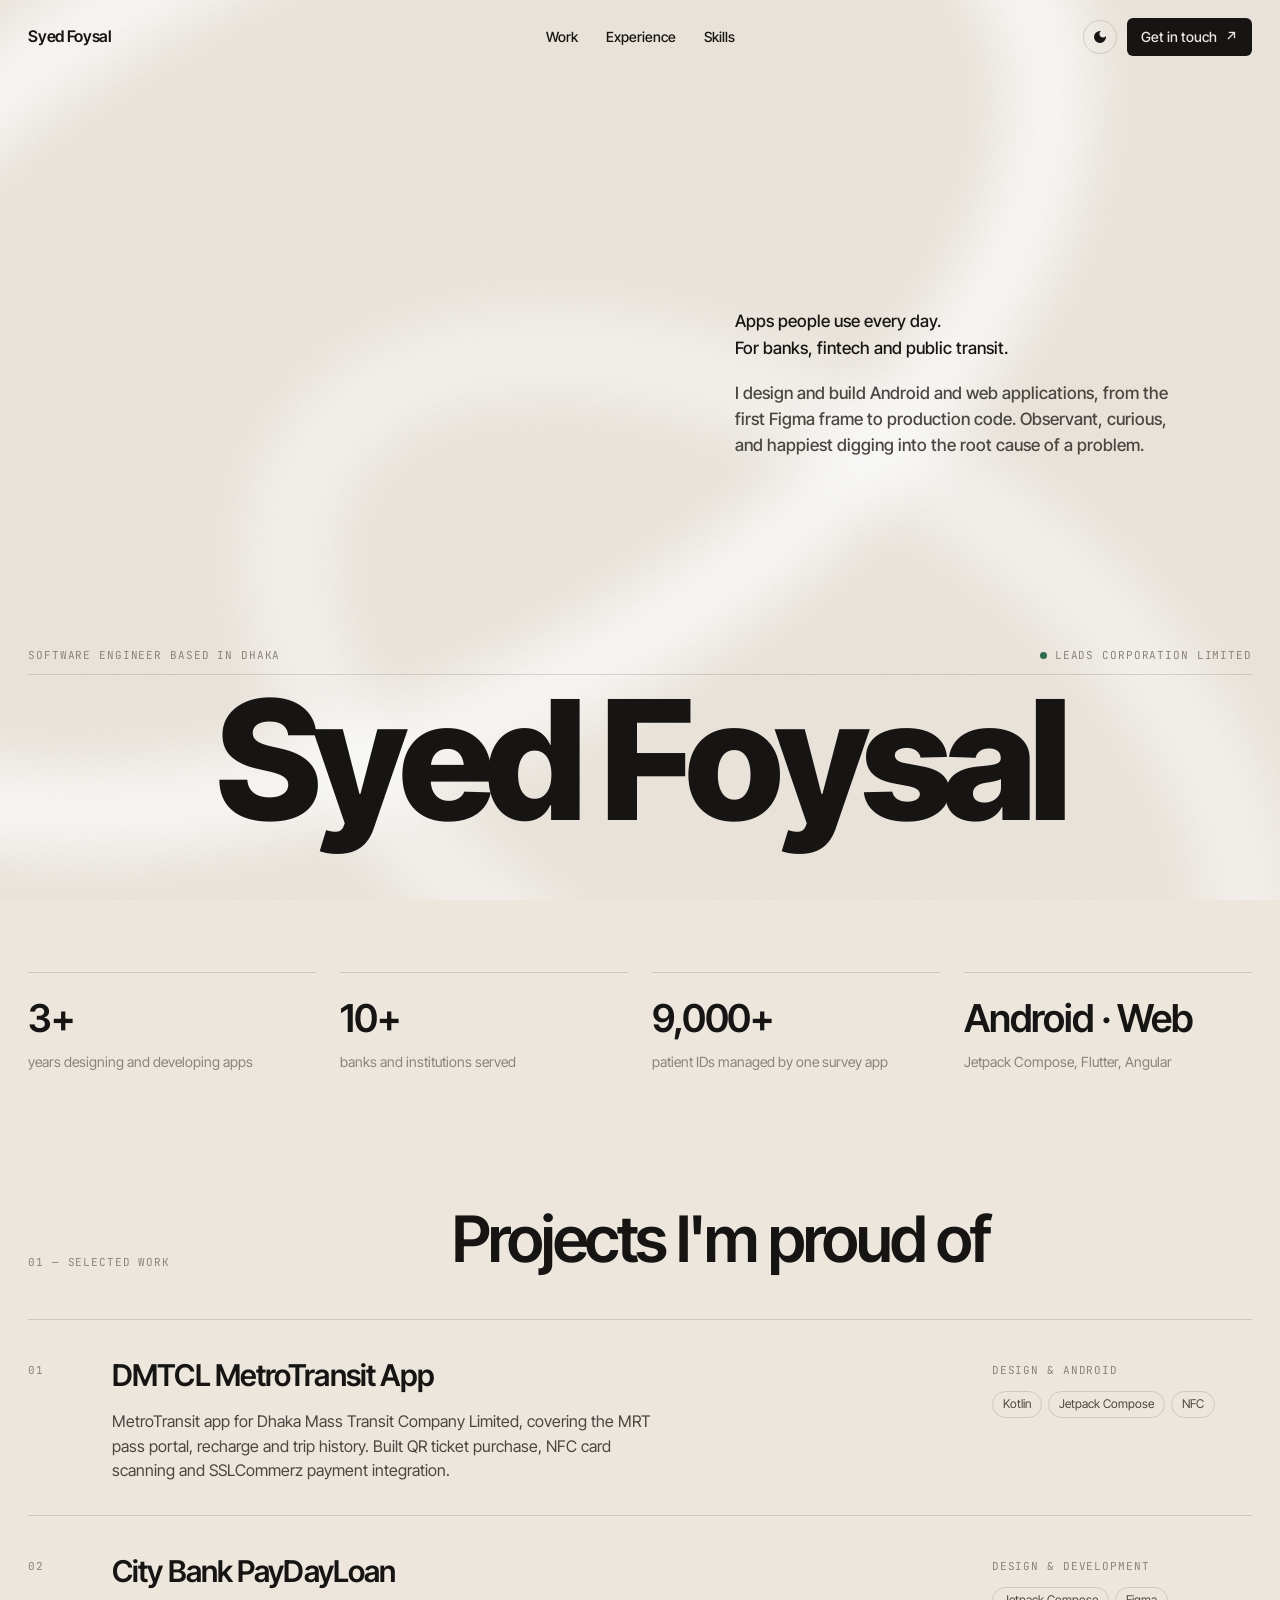
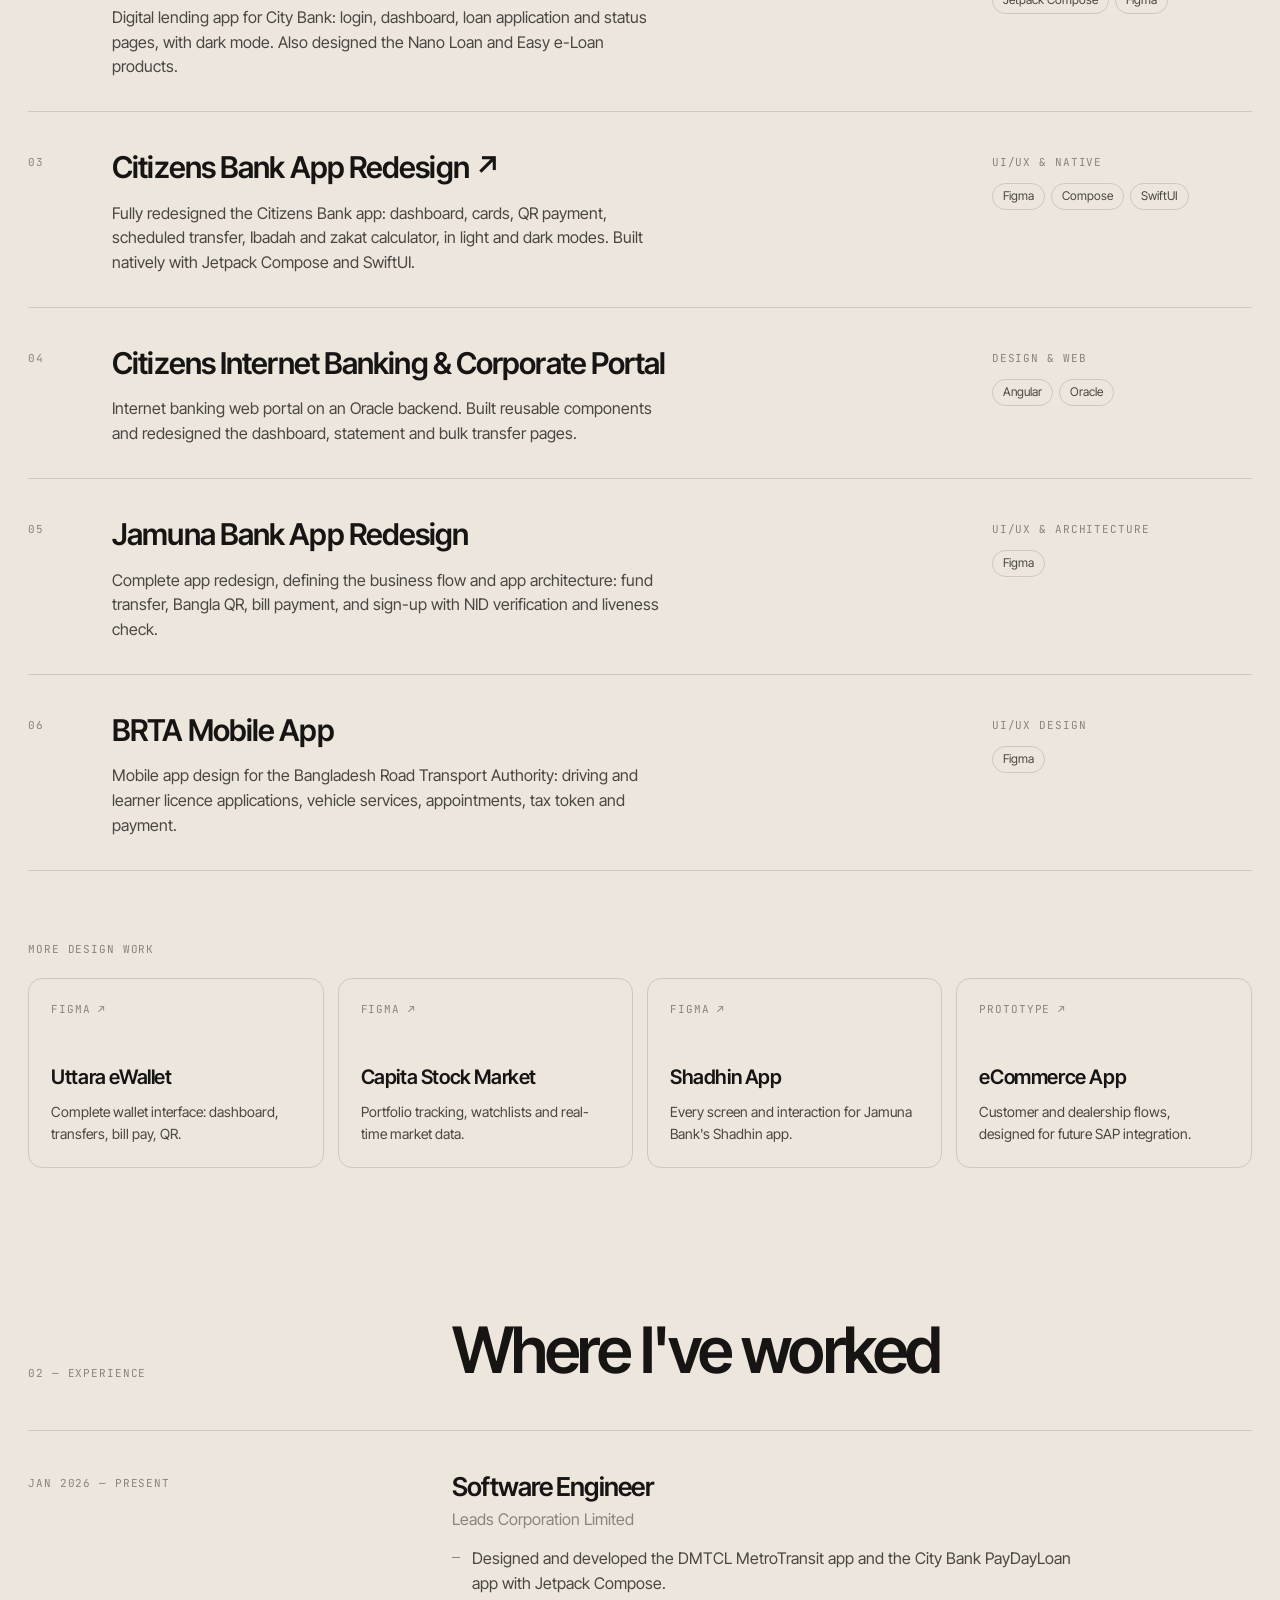
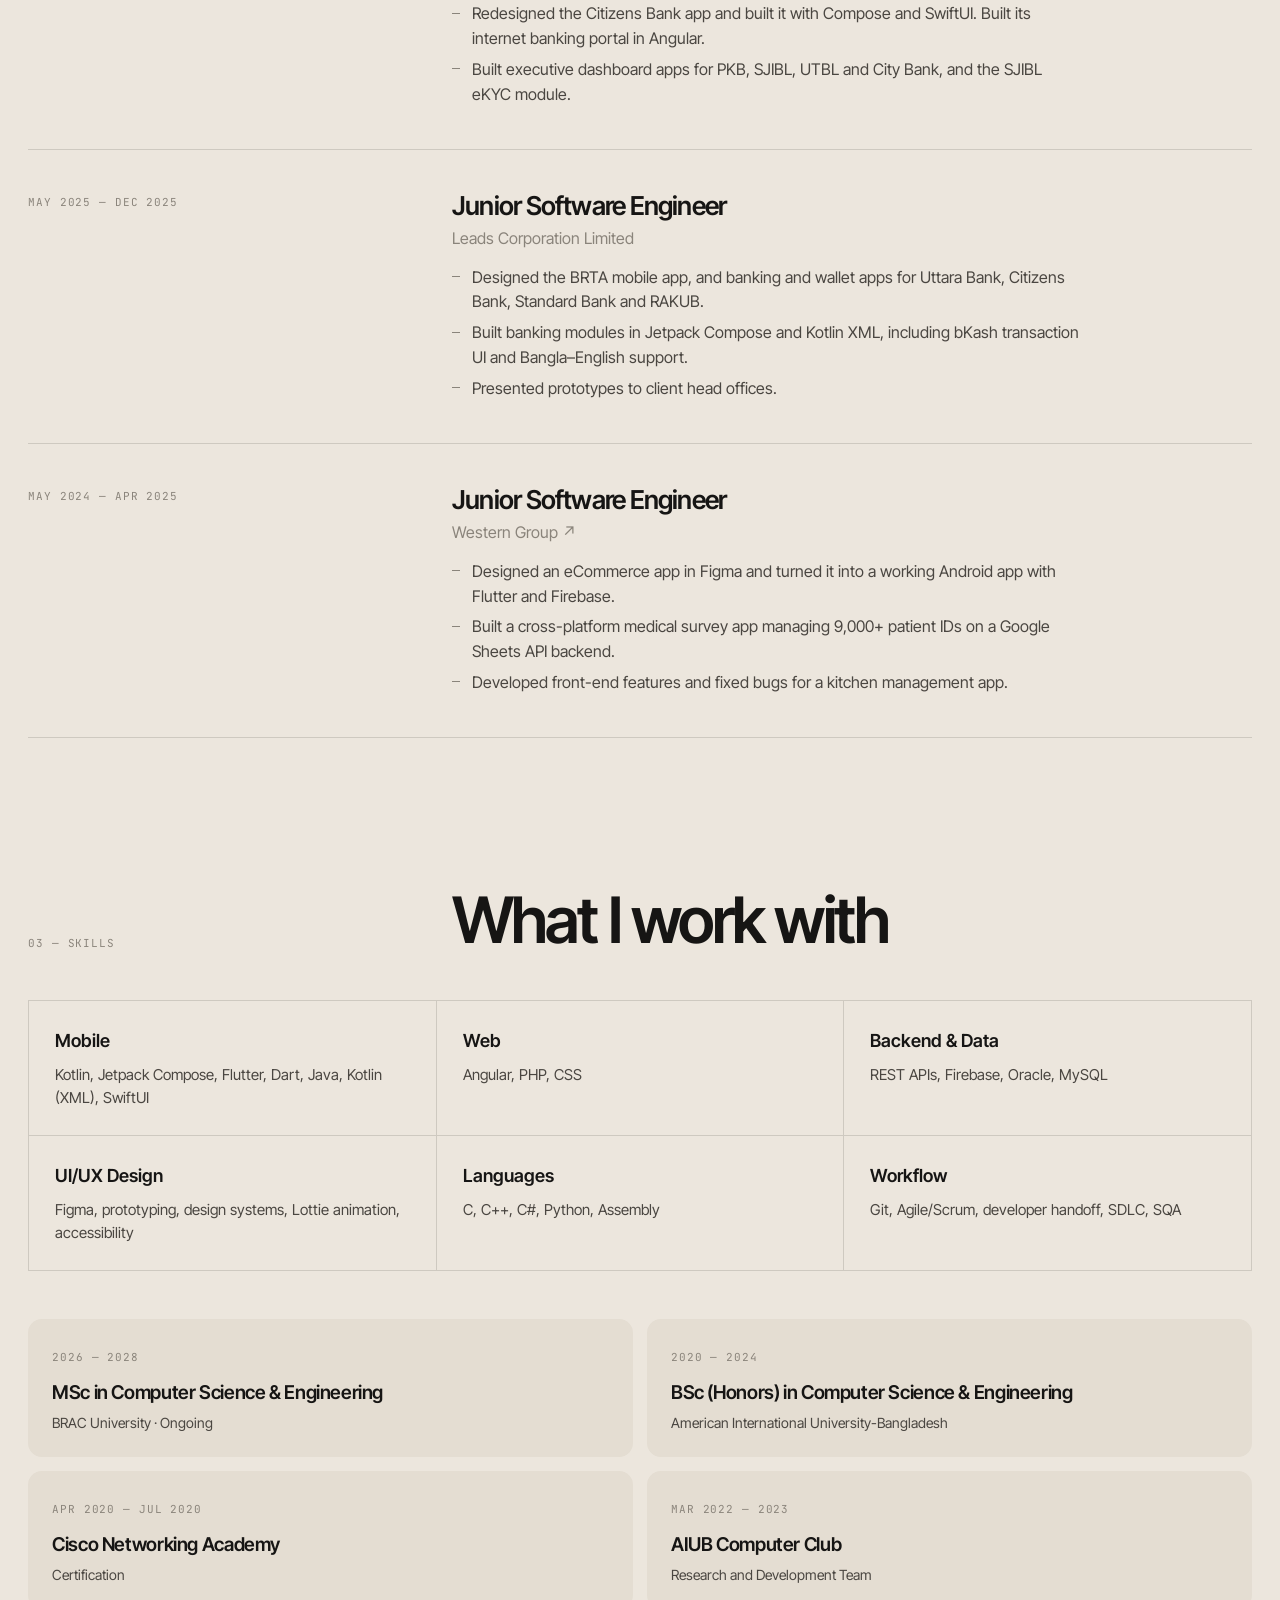
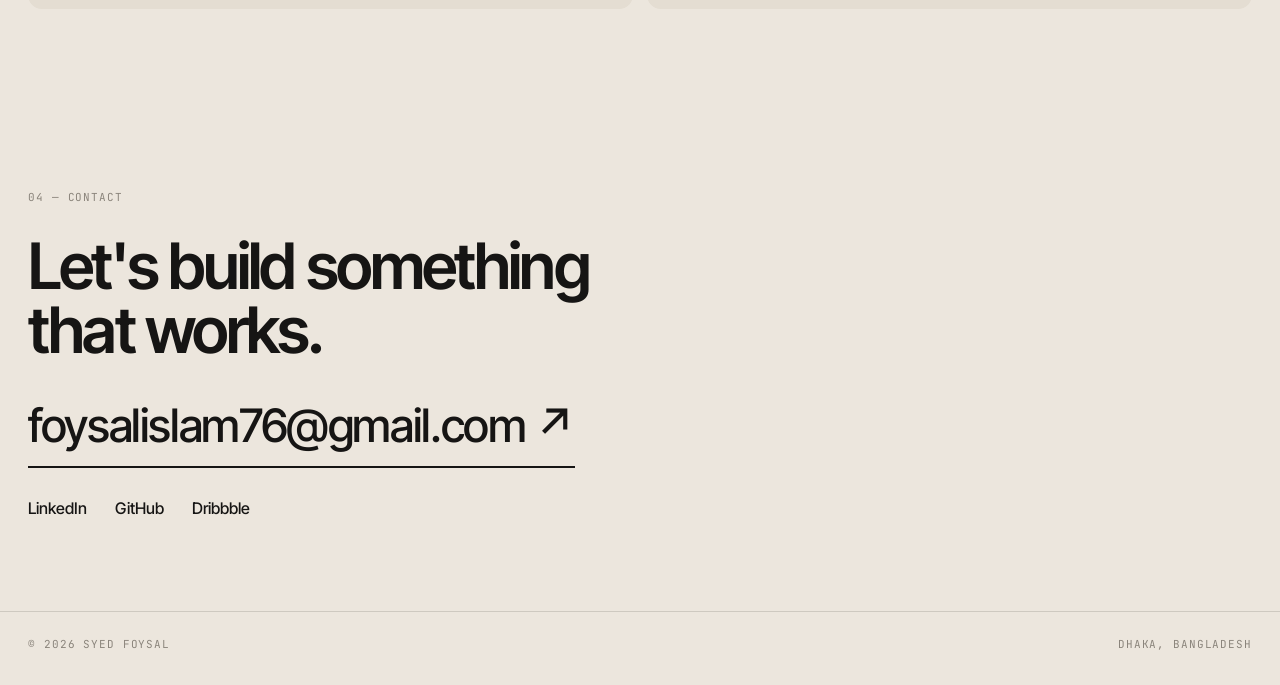
==== commit 9a091772: "Remove CGPA Co-Authored-By: Claude Opus 5.5 <noreply@anthropic.com>" ====
--- a/index.html
+++ b/index.html
@@ -180,7 +180,7 @@
 
       <div class="edu">
         <div class="edu-item reveal"><span class="mono">2026 — 2028</span><h4>MSc in Computer Science & Engineering</h4><p>BRAC University · Ongoing</p></div>
-        <div class="edu-item reveal"><span class="mono">2020 — 2024</span><h4>BSc (Honors) in Computer Science & Engineering</h4><p>American International University-Bangladesh · CGPA 3.42</p></div>
+        <div class="edu-item reveal"><span class="mono">2020 — 2024</span><h4>BSc (Honors) in Computer Science & Engineering</h4><p>American International University-Bangladesh</p></div>
         <div class="edu-item reveal"><span class="mono">Apr 2020 — Jul 2020</span><h4>Cisco Networking Academy</h4><p>Certification</p></div>
         <div class="edu-item reveal"><span class="mono">Mar 2022 — 2023</span><h4>AIUB Computer Club</h4><p>Research and Development Team</p></div>
       </div>
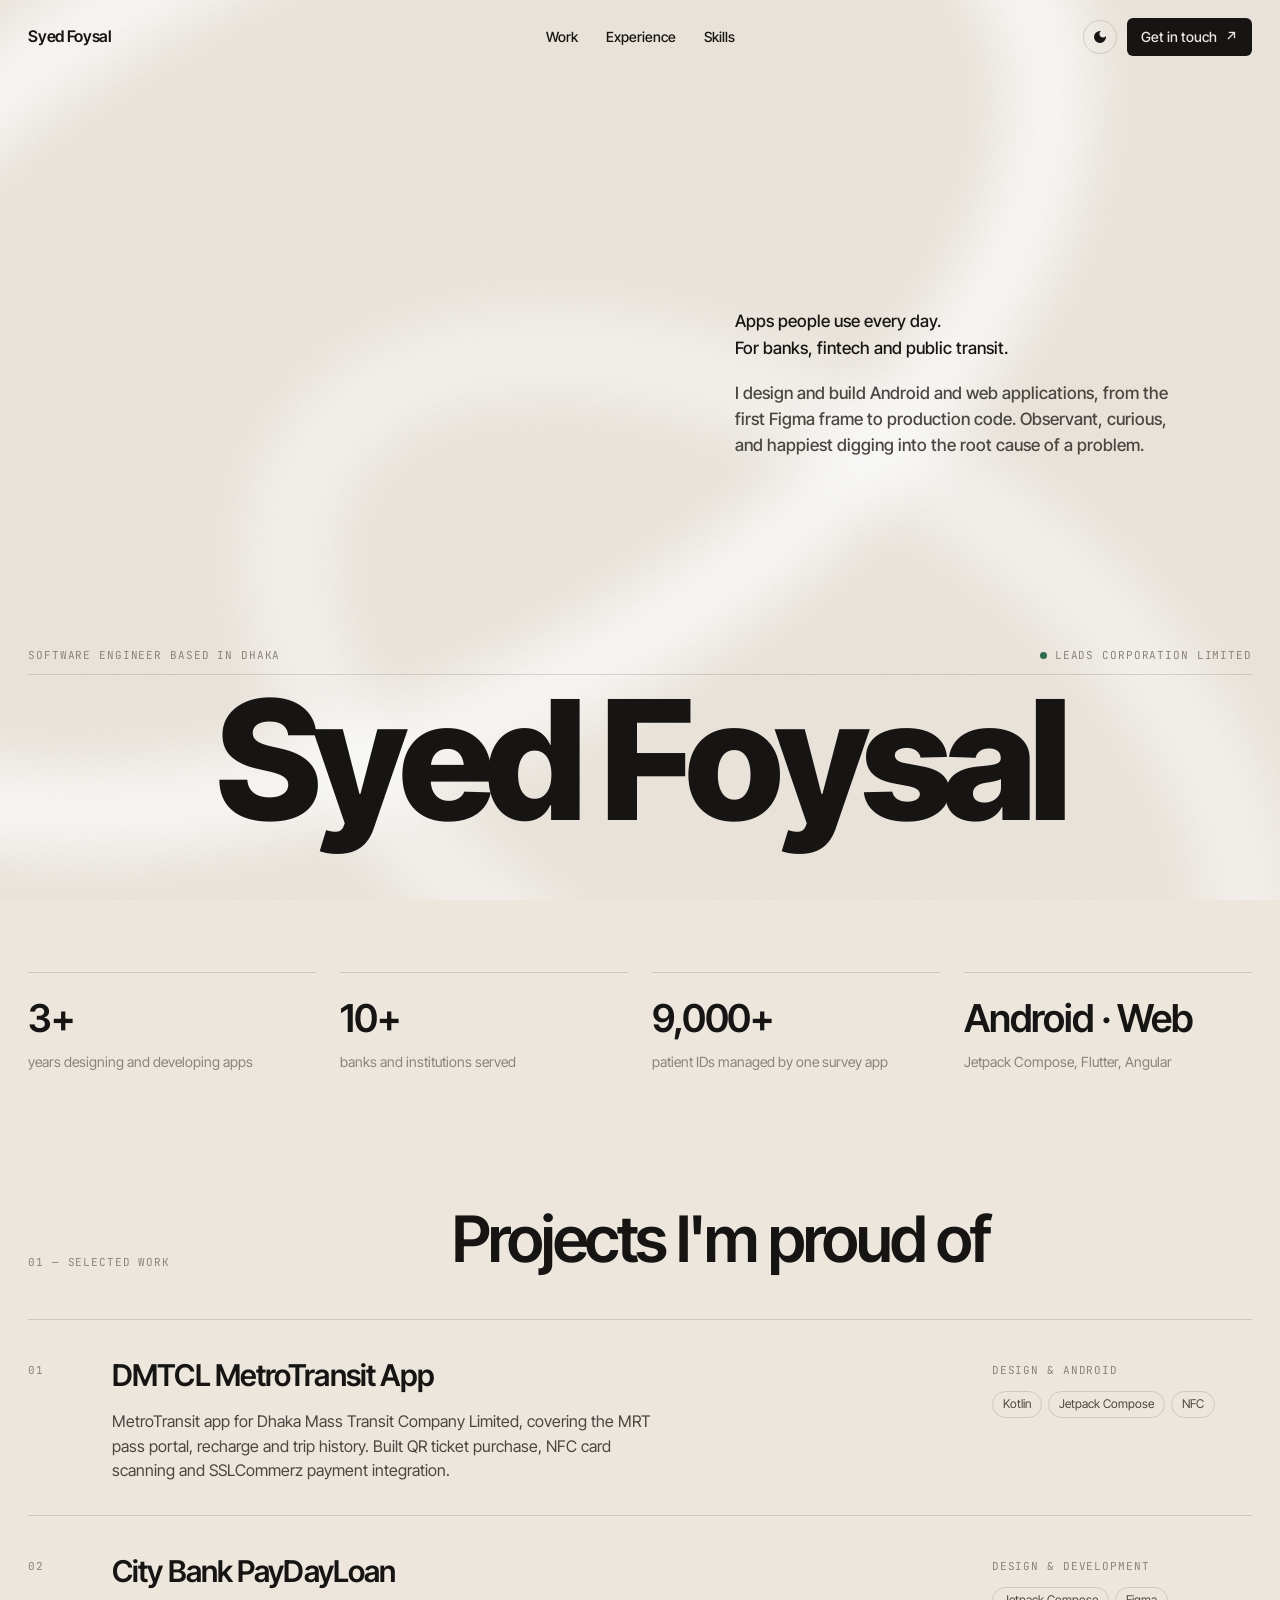
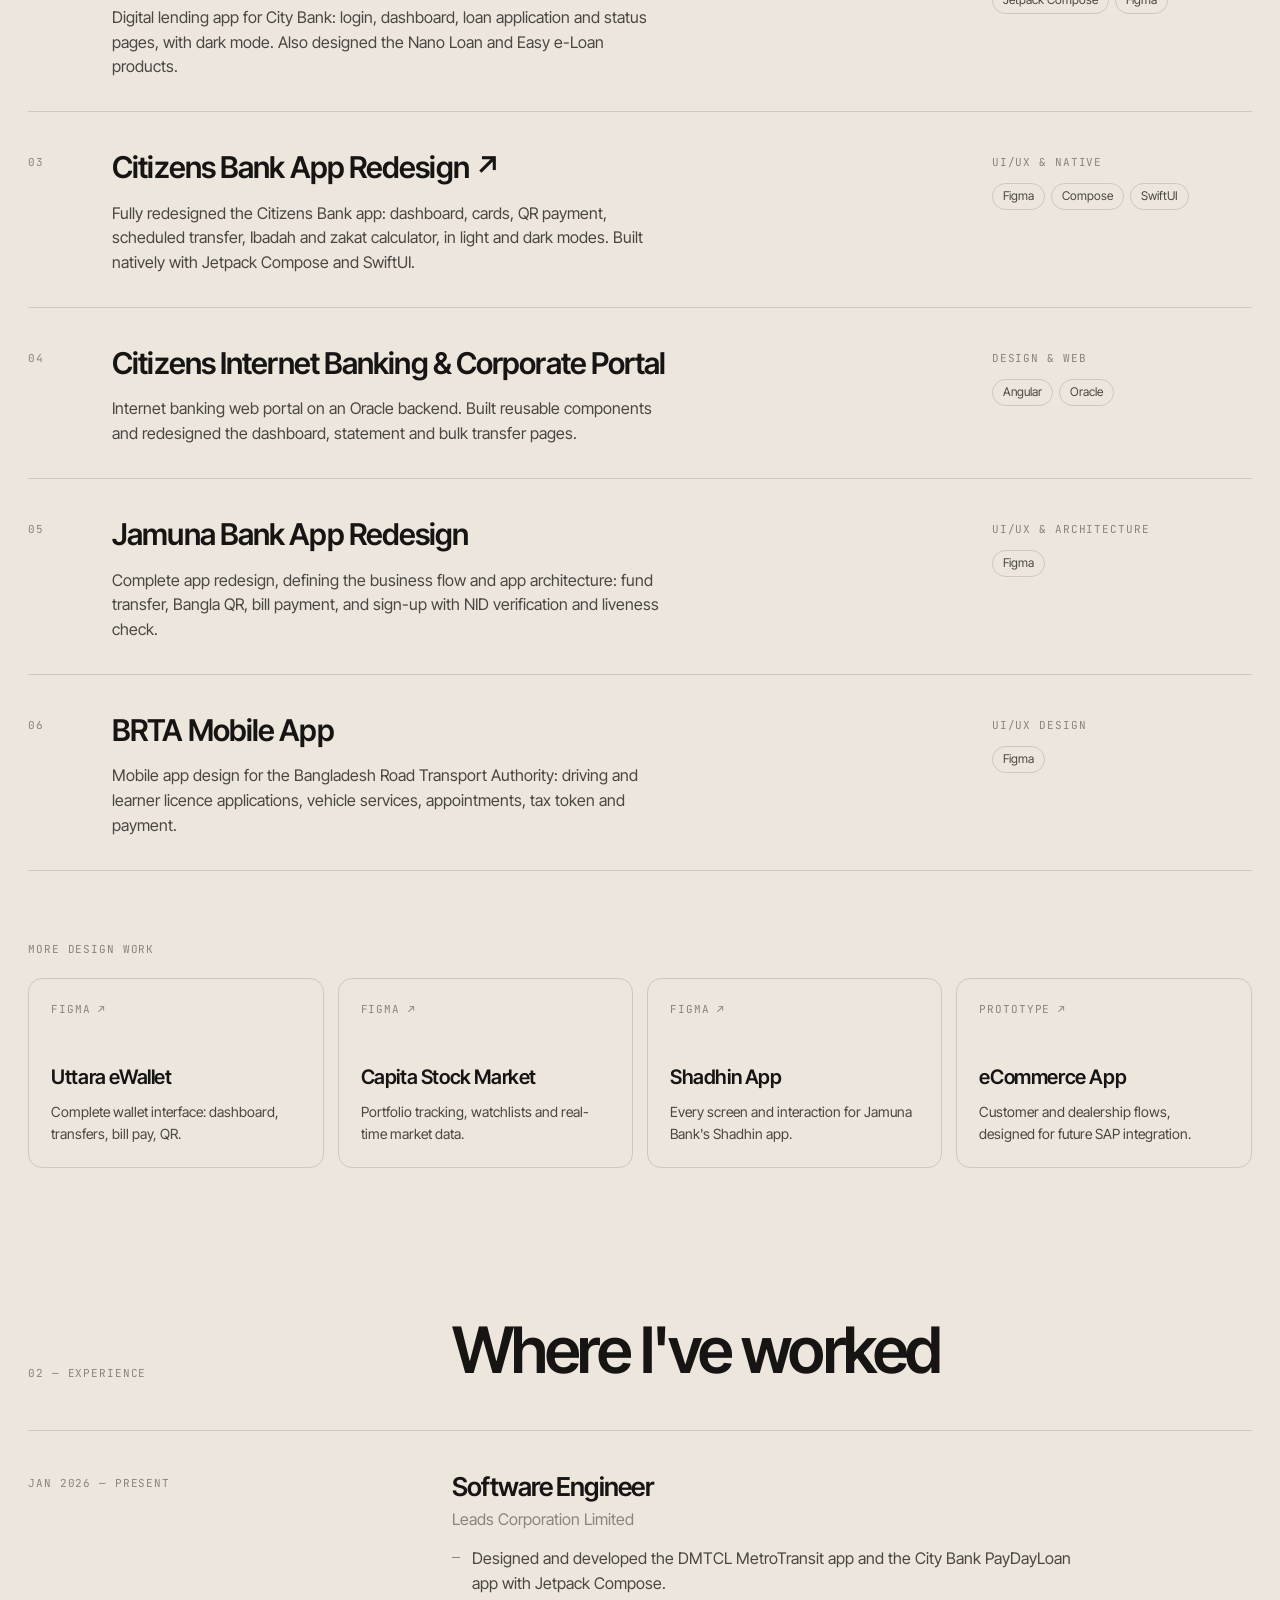
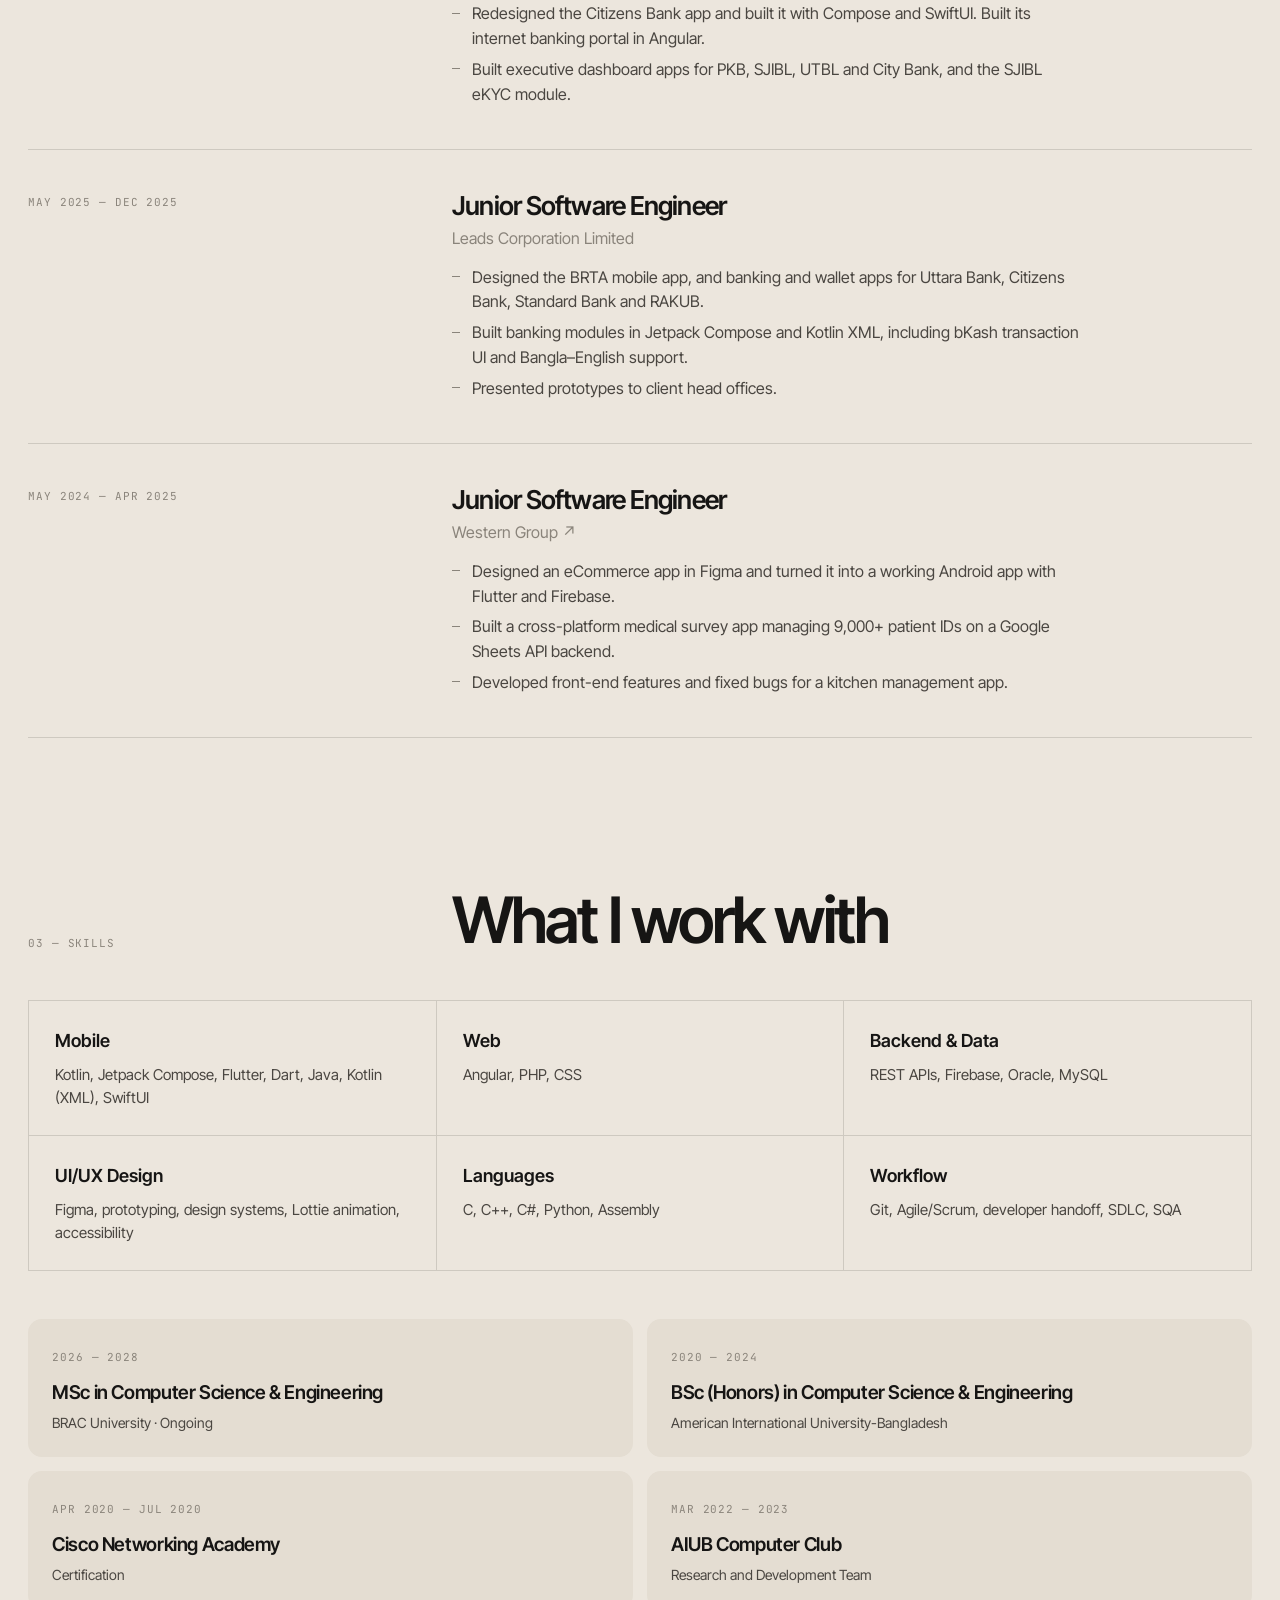
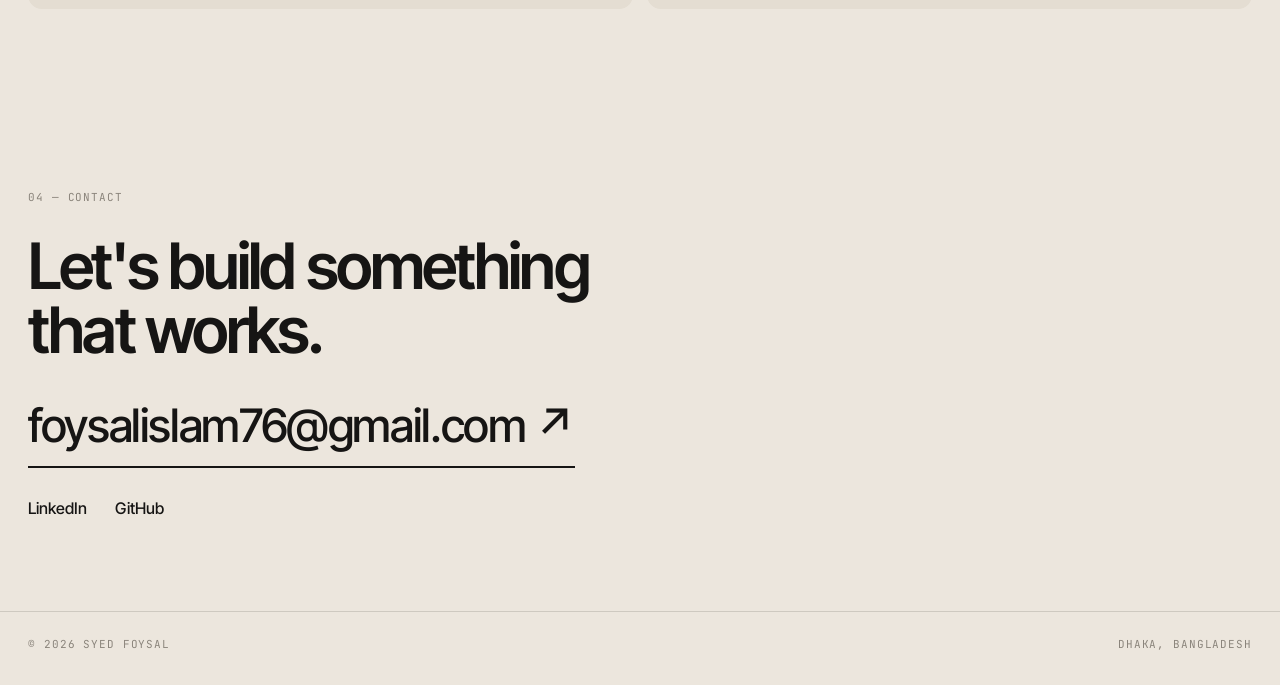
==== commit 73f11f26: "Remove Dribbble link Co-Authored-By: Claude Opus 5.5 <noreply@anthropic.com>" ====
--- a/index.html
+++ b/index.html
@@ -193,7 +193,6 @@
       <ul class="socials reveal">
         <li><a href="https://www.linkedin.com/in/syed-foysal" target="_blank" rel="noopener">LinkedIn</a></li>
         <li><a href="https://github.com/Foysal-About" target="_blank" rel="noopener">GitHub</a></li>
-        <li><a href="https://dribbble.com/syed-foysal" target="_blank" rel="noopener">Dribbble</a></li>
       </ul>
     </section>
   </main>
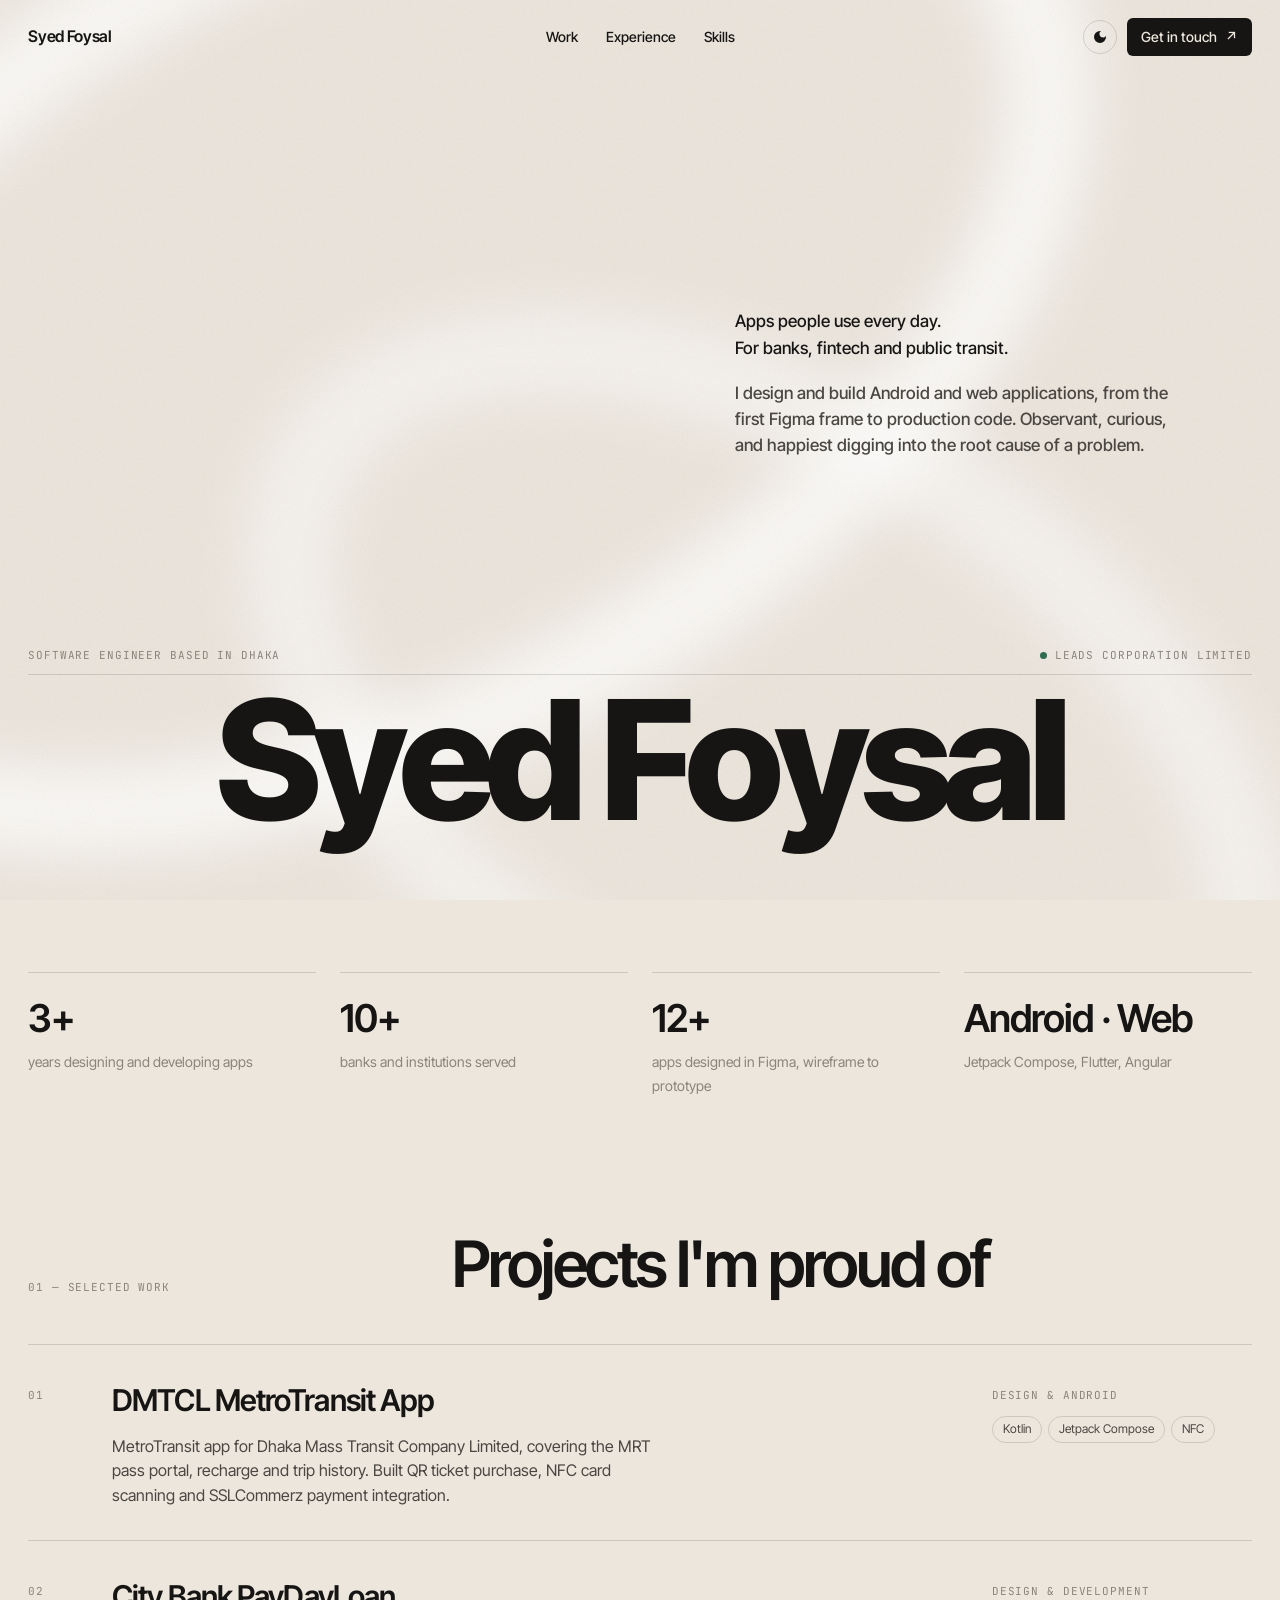
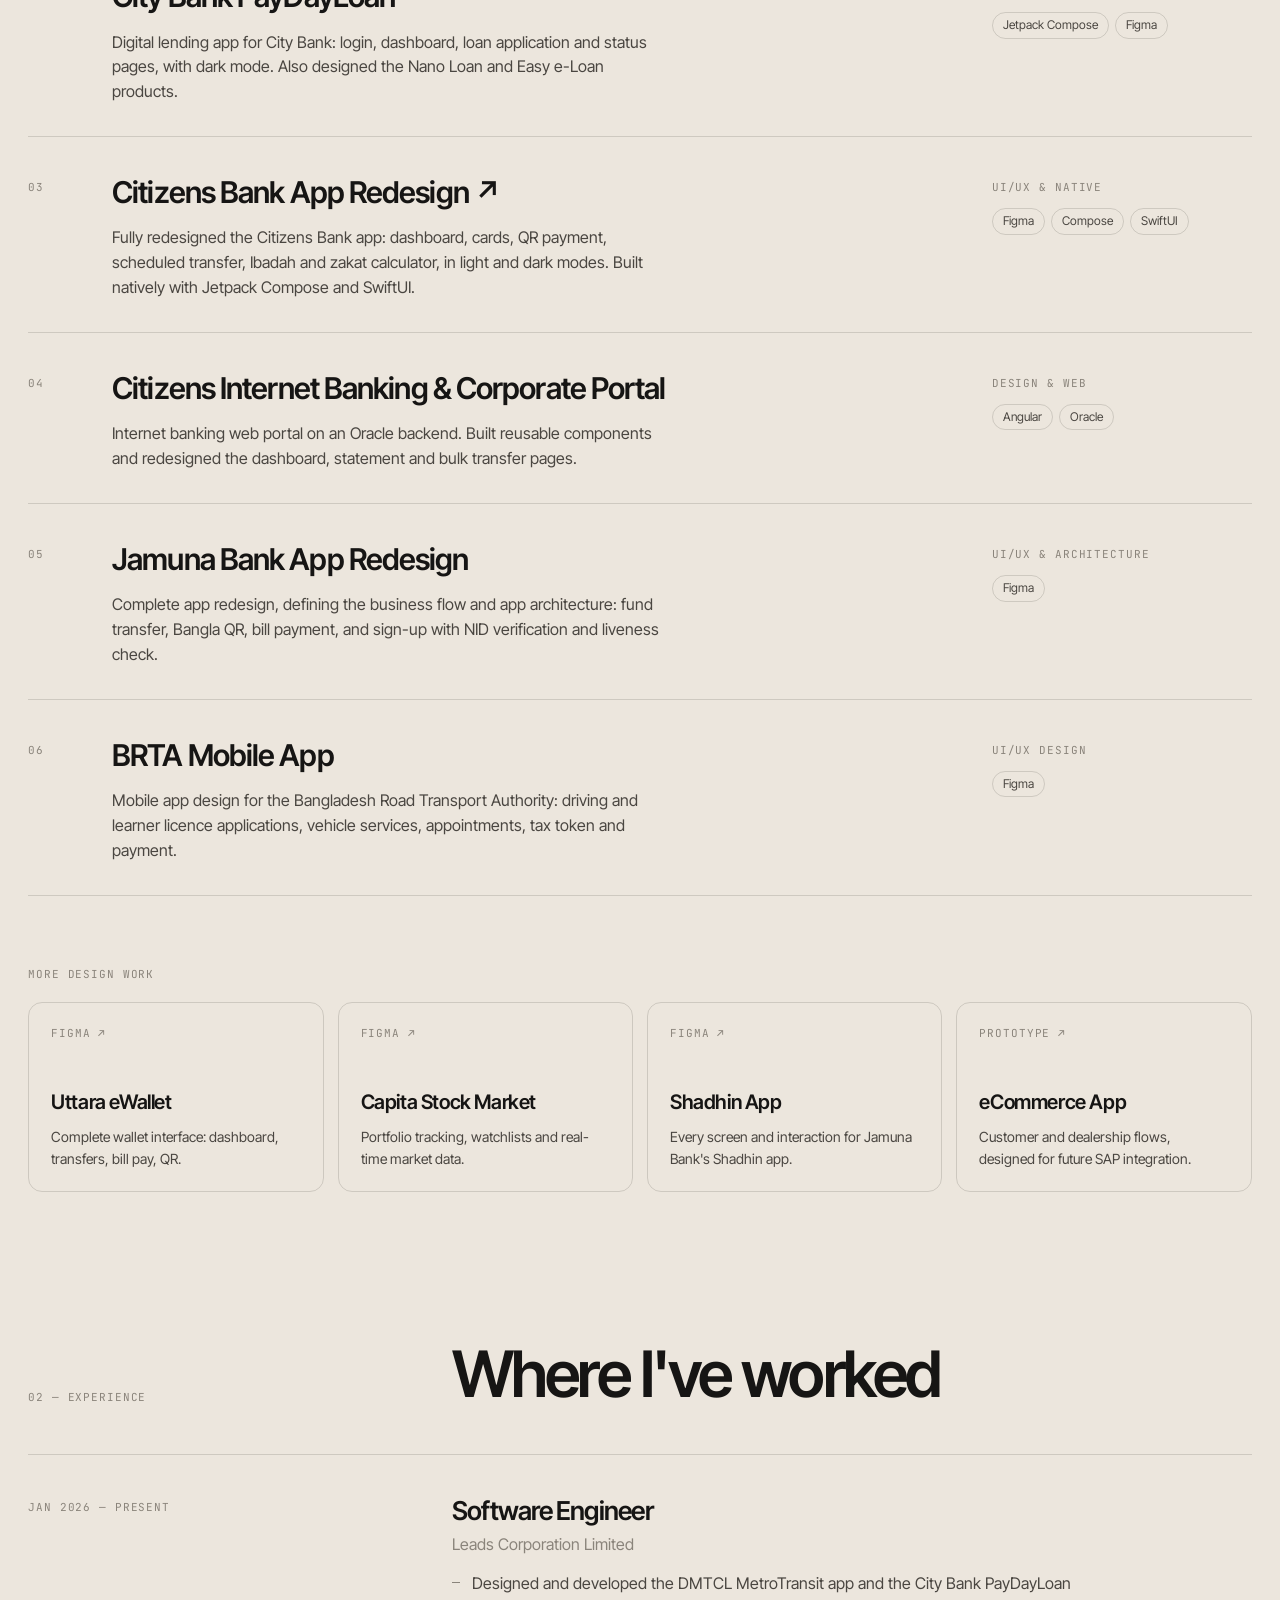
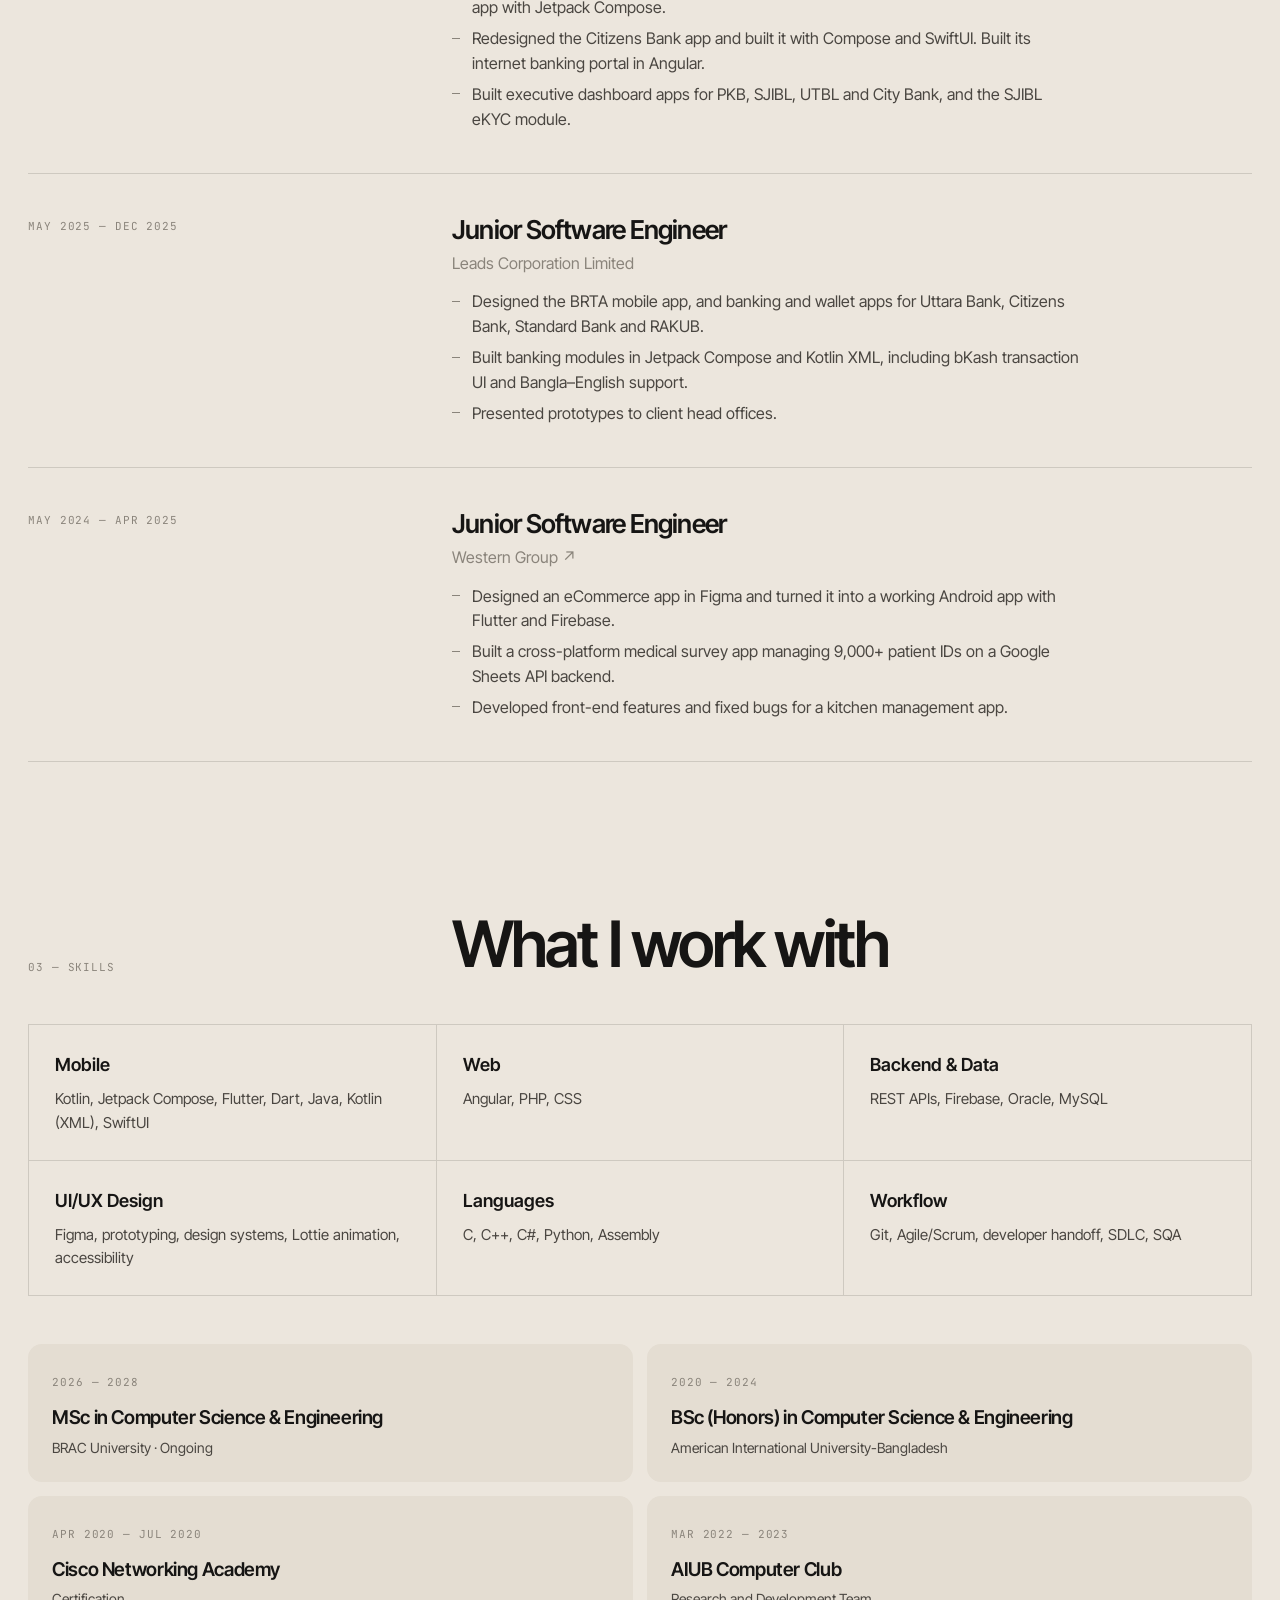
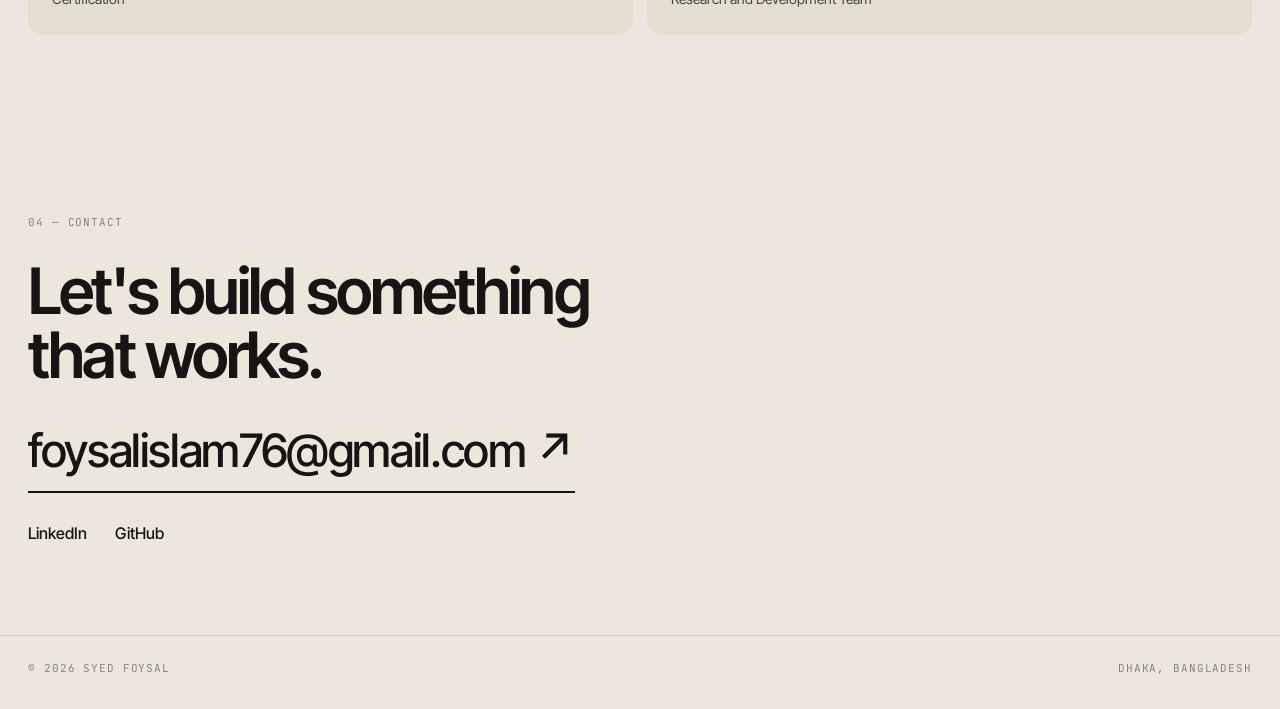
==== commit c13c8eff: "Replace patient IDs stat with design stat Co-Authored-By: Claude Opus 5.5 <noreply@anthropic.com>" ====
--- a/index.html
+++ b/index.html
@@ -50,7 +50,7 @@
     <section class="stats" aria-label="Highlights">
       <div class="stat reveal"><b>3+</b><span>years designing and developing apps</span></div>
       <div class="stat reveal"><b>10+</b><span>banks and institutions served</span></div>
-      <div class="stat reveal"><b>9,000+</b><span>patient IDs managed by one survey app</span></div>
+      <div class="stat reveal"><b>12+</b><span>apps designed in Figma, wireframe to prototype</span></div>
       <div class="stat reveal"><b>Android · Web</b><span>Jetpack Compose, Flutter, Angular</span></div>
     </section>
 
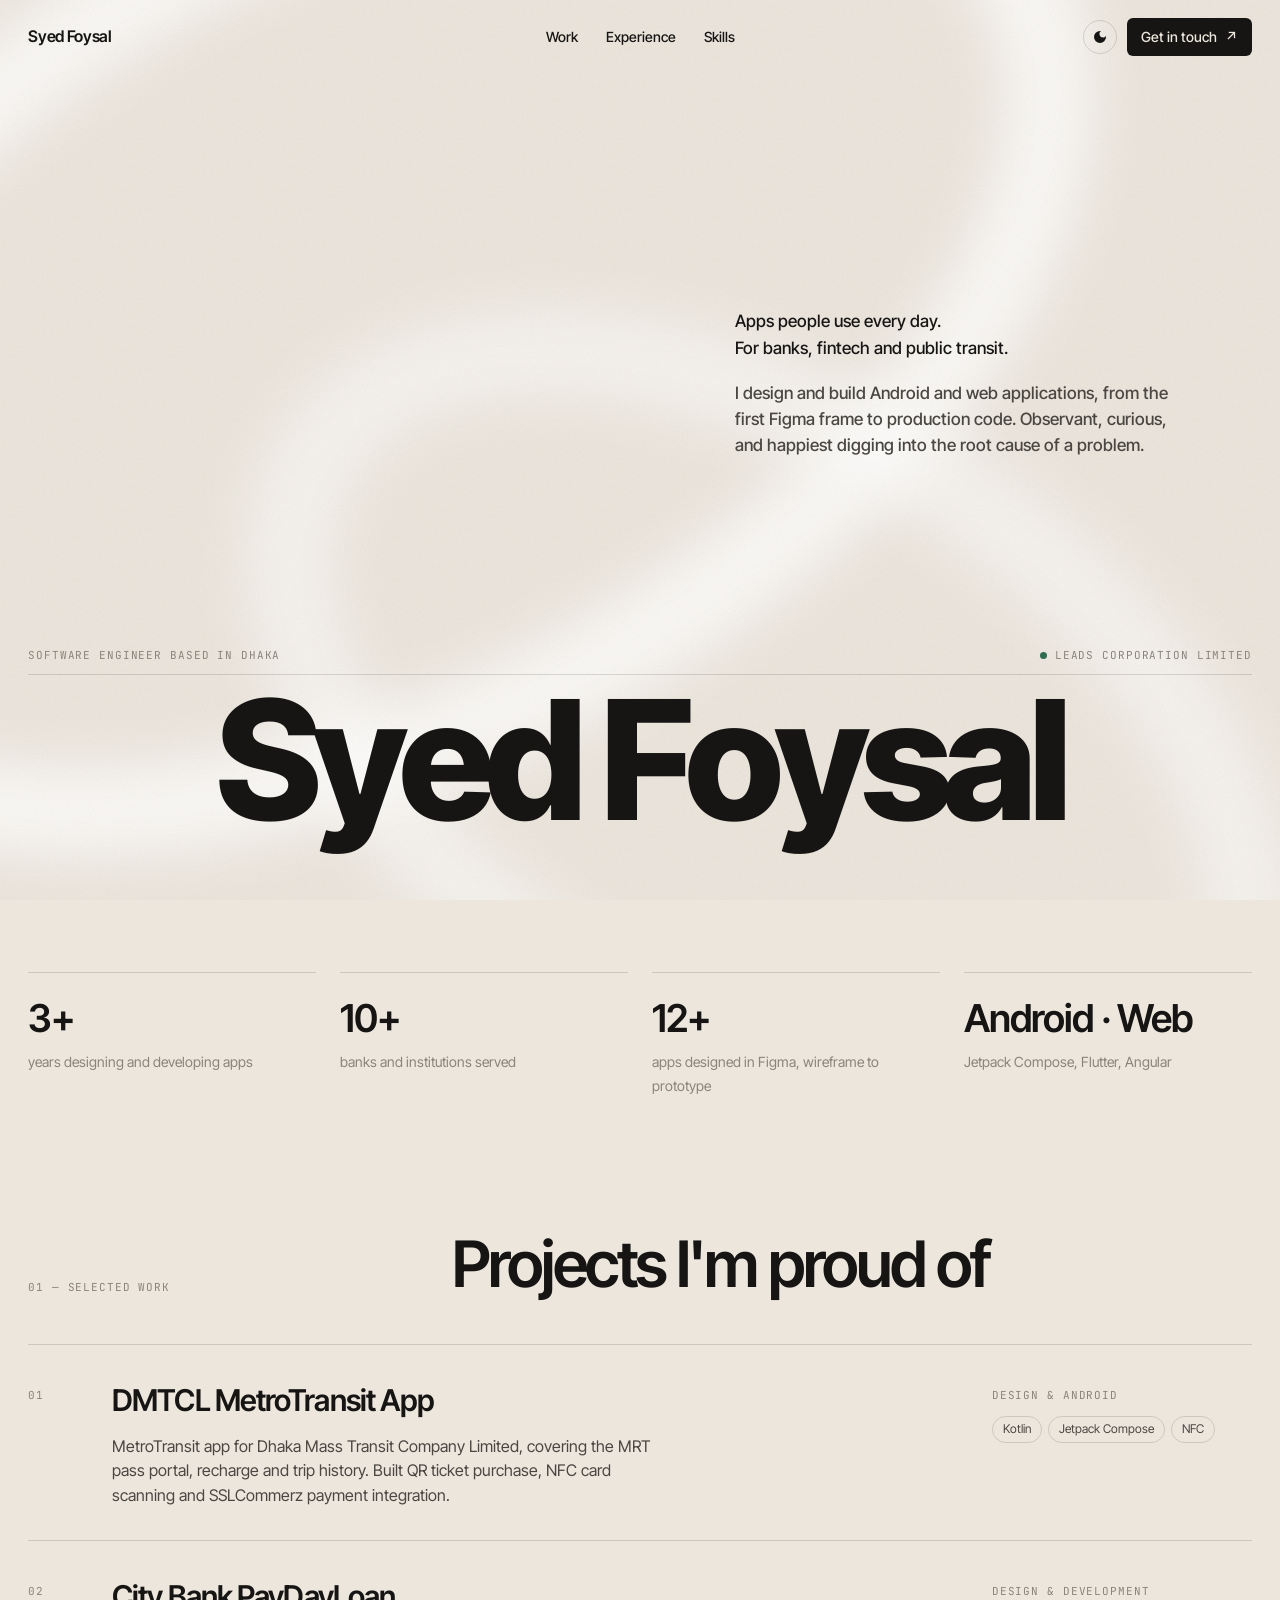
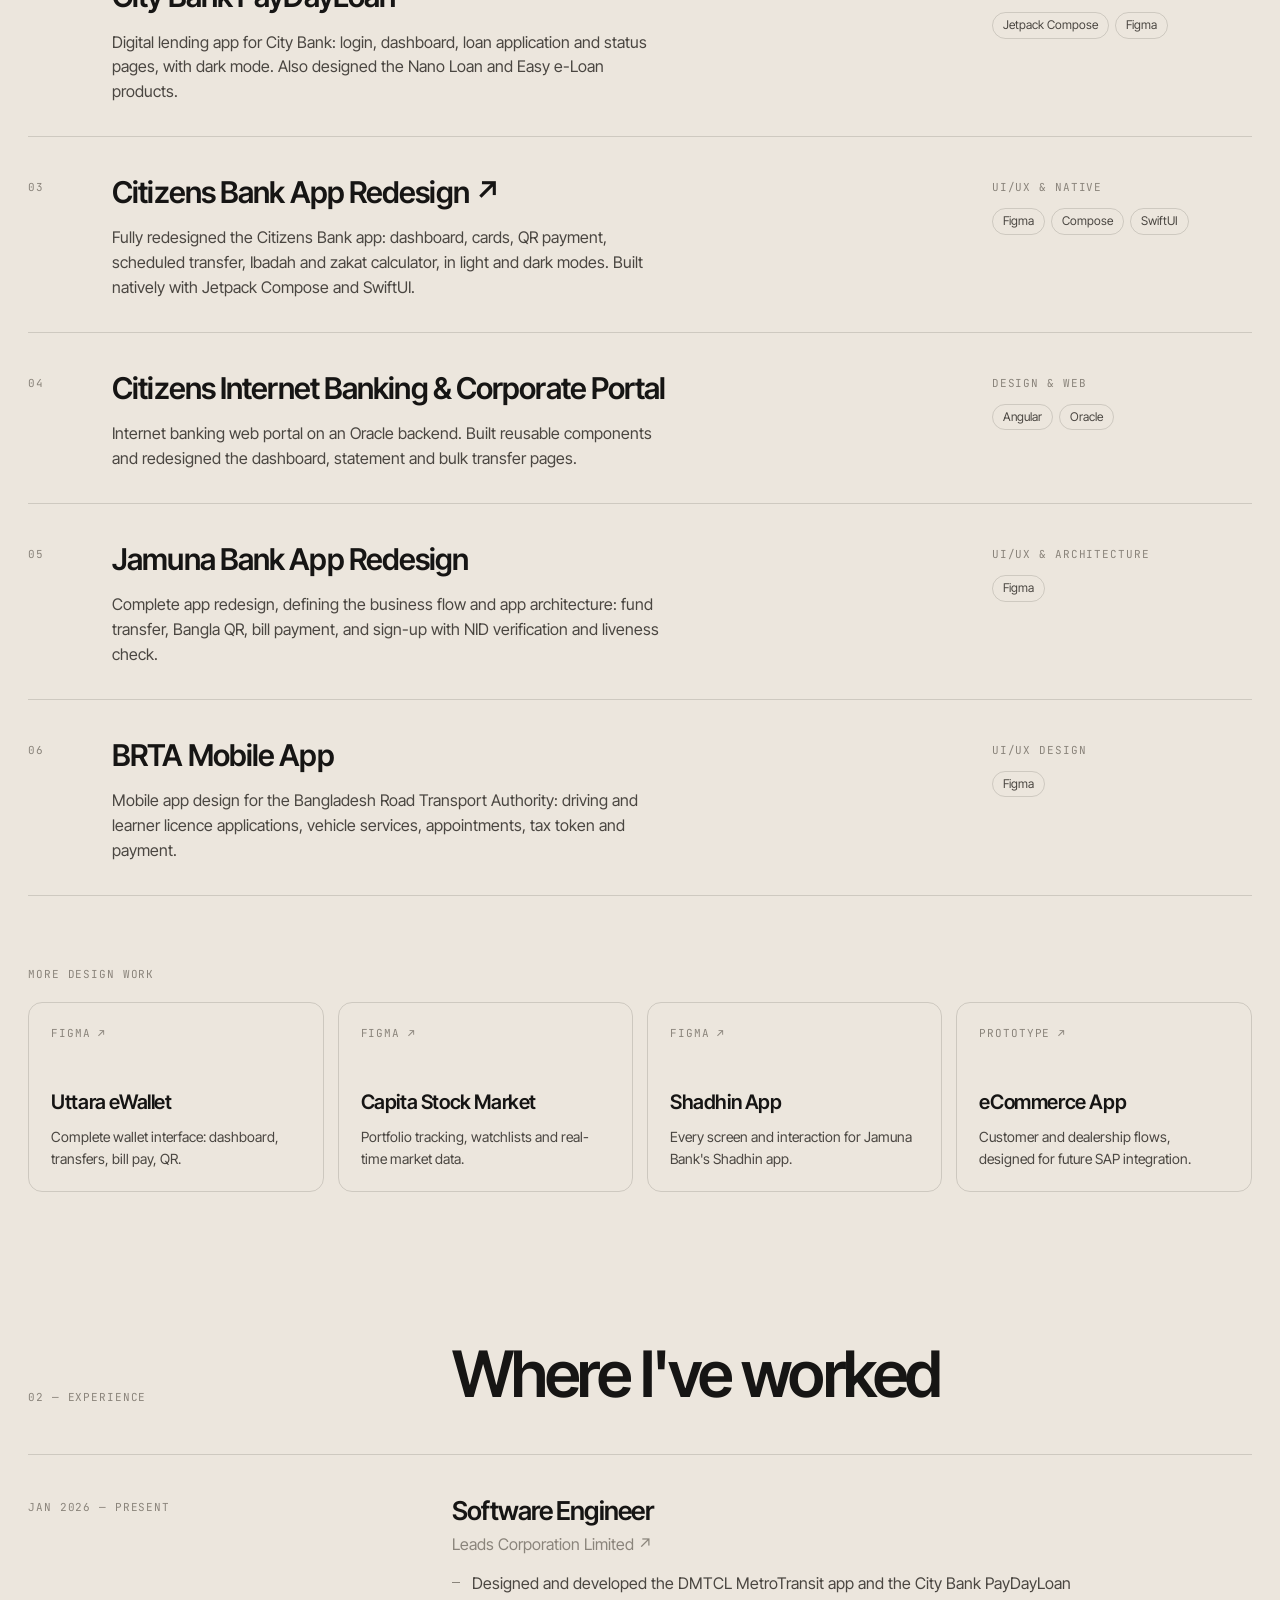
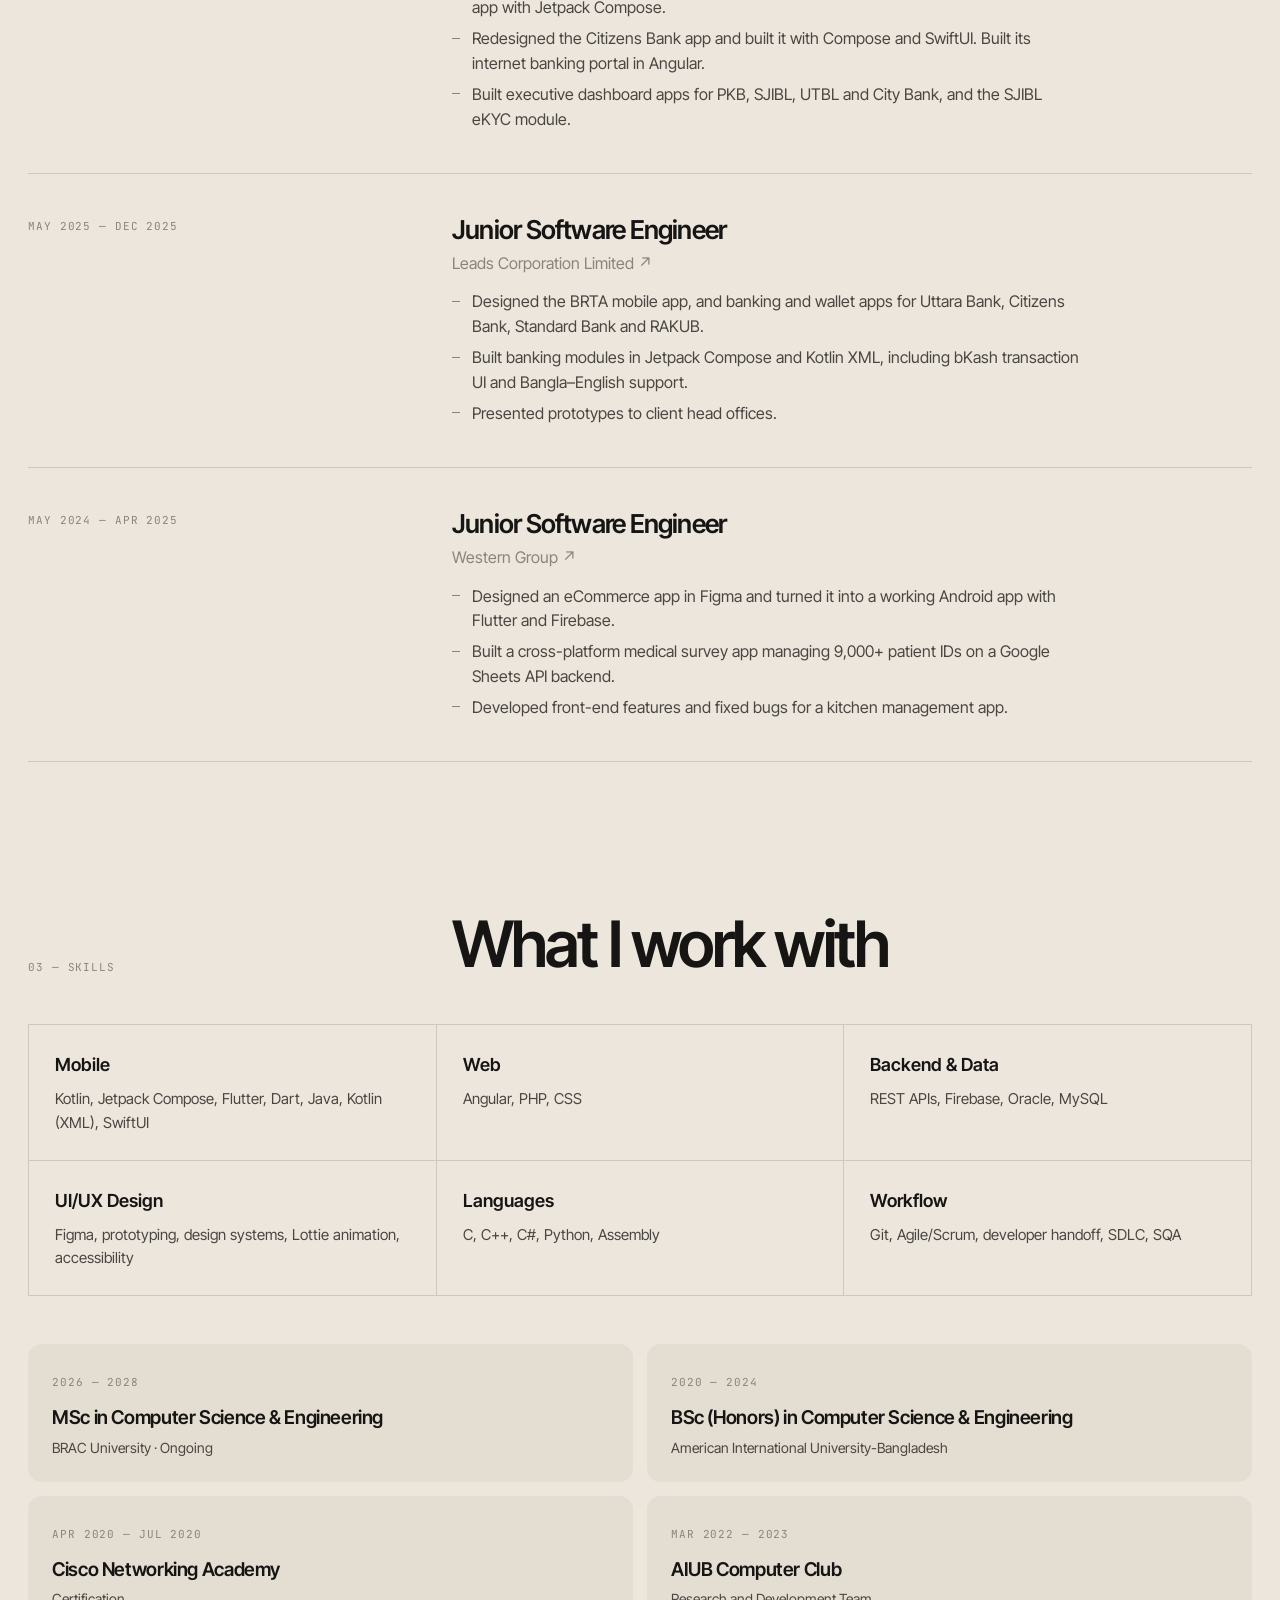
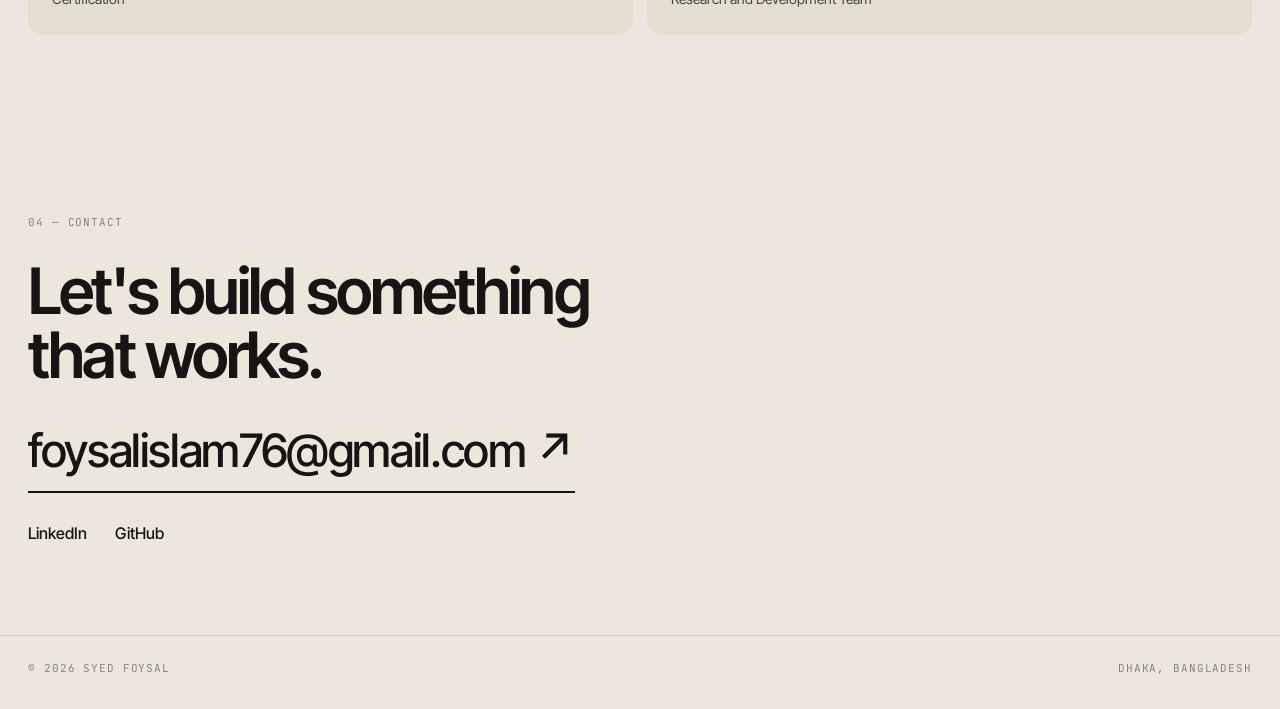
==== commit fec9448a: "Link Leads Corporation in experience section Co-Authored-By: Claude Opus 5.5 <noreply@anthropic.com>" ====
--- a/index.html
+++ b/index.html
@@ -129,7 +129,7 @@
           <div class="job-when mono">Jan 2026 — Present</div>
           <div>
             <h3>Software Engineer</h3>
-            <p class="org">Leads Corporation Limited</p>
+            <p class="org"><a href="https://leads.com.bd/" target="_blank" rel="noopener">Leads Corporation Limited ↗</a></p>
             <ul>
               <li>Designed and developed the DMTCL MetroTransit app and the City Bank PayDayLoan app with Jetpack Compose.</li>
               <li>Redesigned the Citizens Bank app and built it with Compose and SwiftUI. Built its internet banking portal in Angular.</li>
@@ -141,7 +141,7 @@
           <div class="job-when mono">May 2025 — Dec 2025</div>
           <div>
             <h3>Junior Software Engineer</h3>
-            <p class="org">Leads Corporation Limited</p>
+            <p class="org"><a href="https://leads.com.bd/" target="_blank" rel="noopener">Leads Corporation Limited ↗</a></p>
             <ul>
               <li>Designed the BRTA mobile app, and banking and wallet apps for Uttara Bank, Citizens Bank, Standard Bank and RAKUB.</li>
               <li>Built banking modules in Jetpack Compose and Kotlin XML, including bKash transaction UI and Bangla–English support.</li>
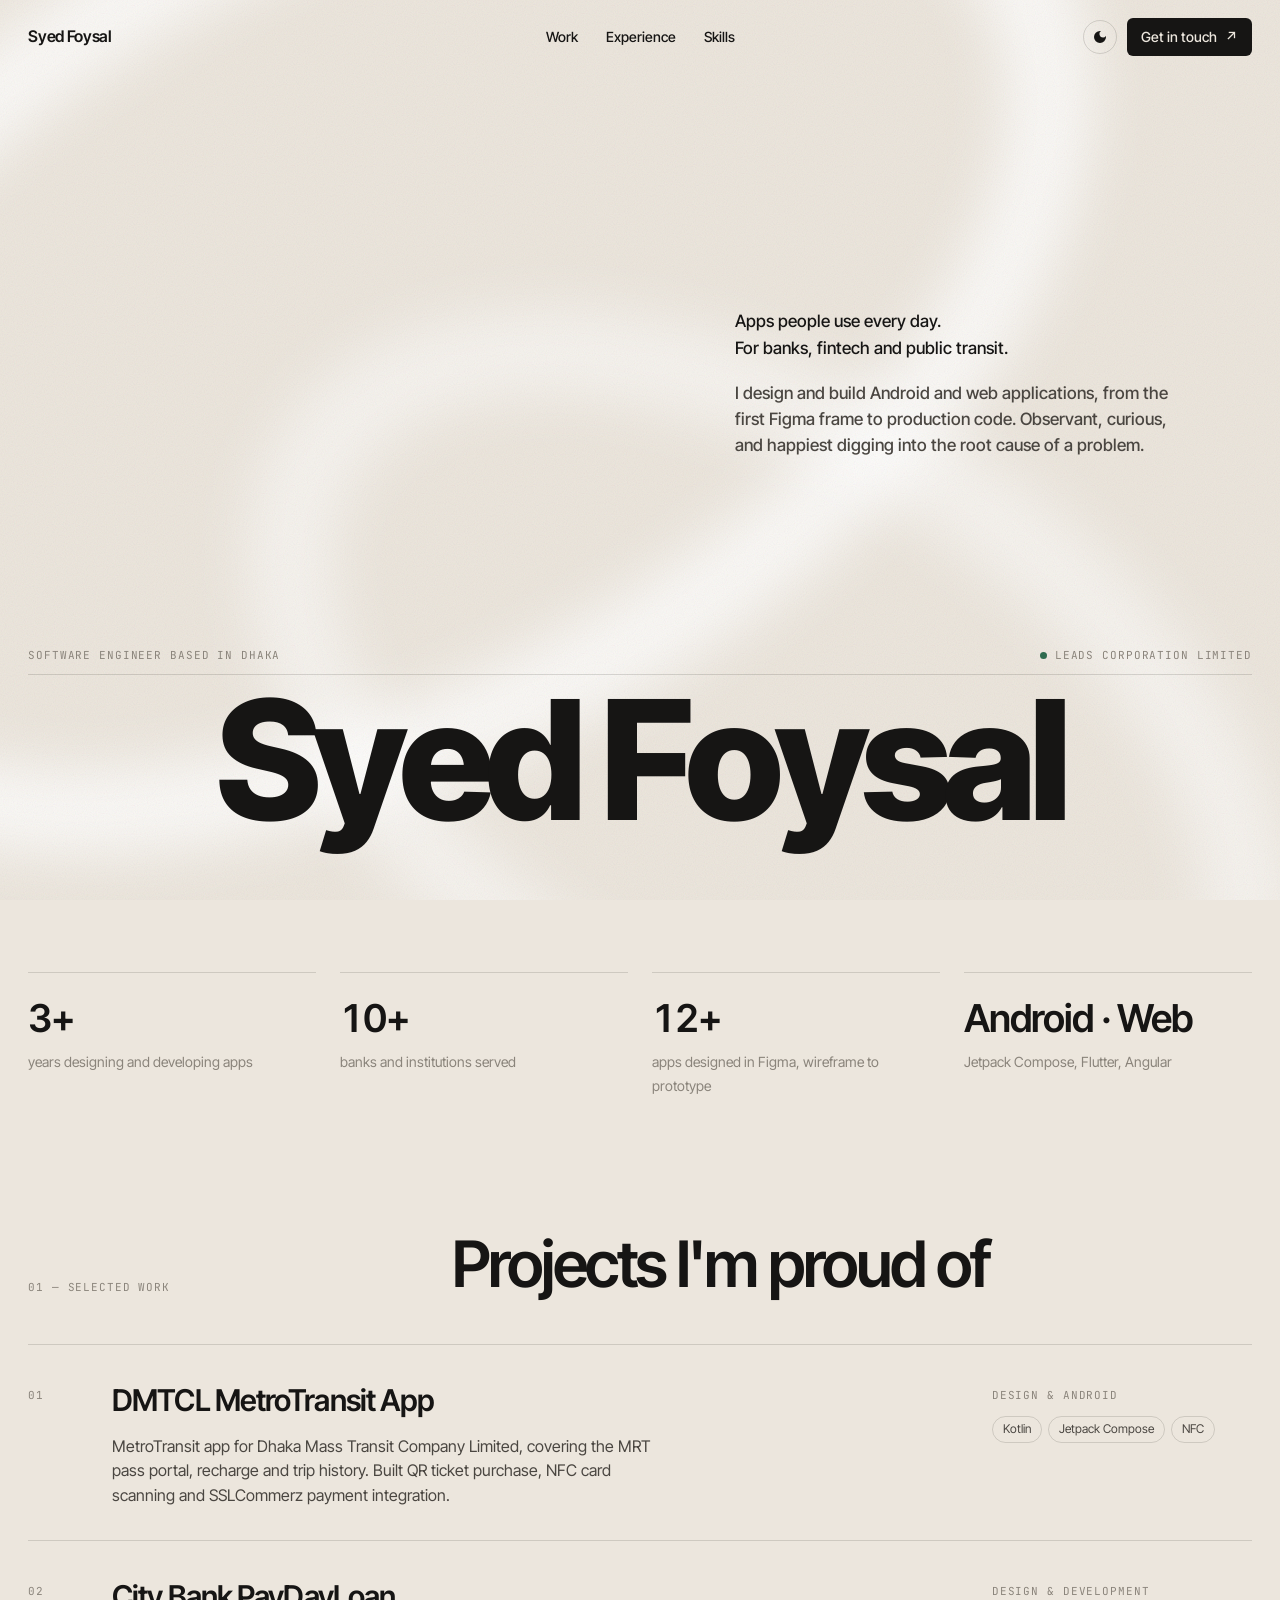
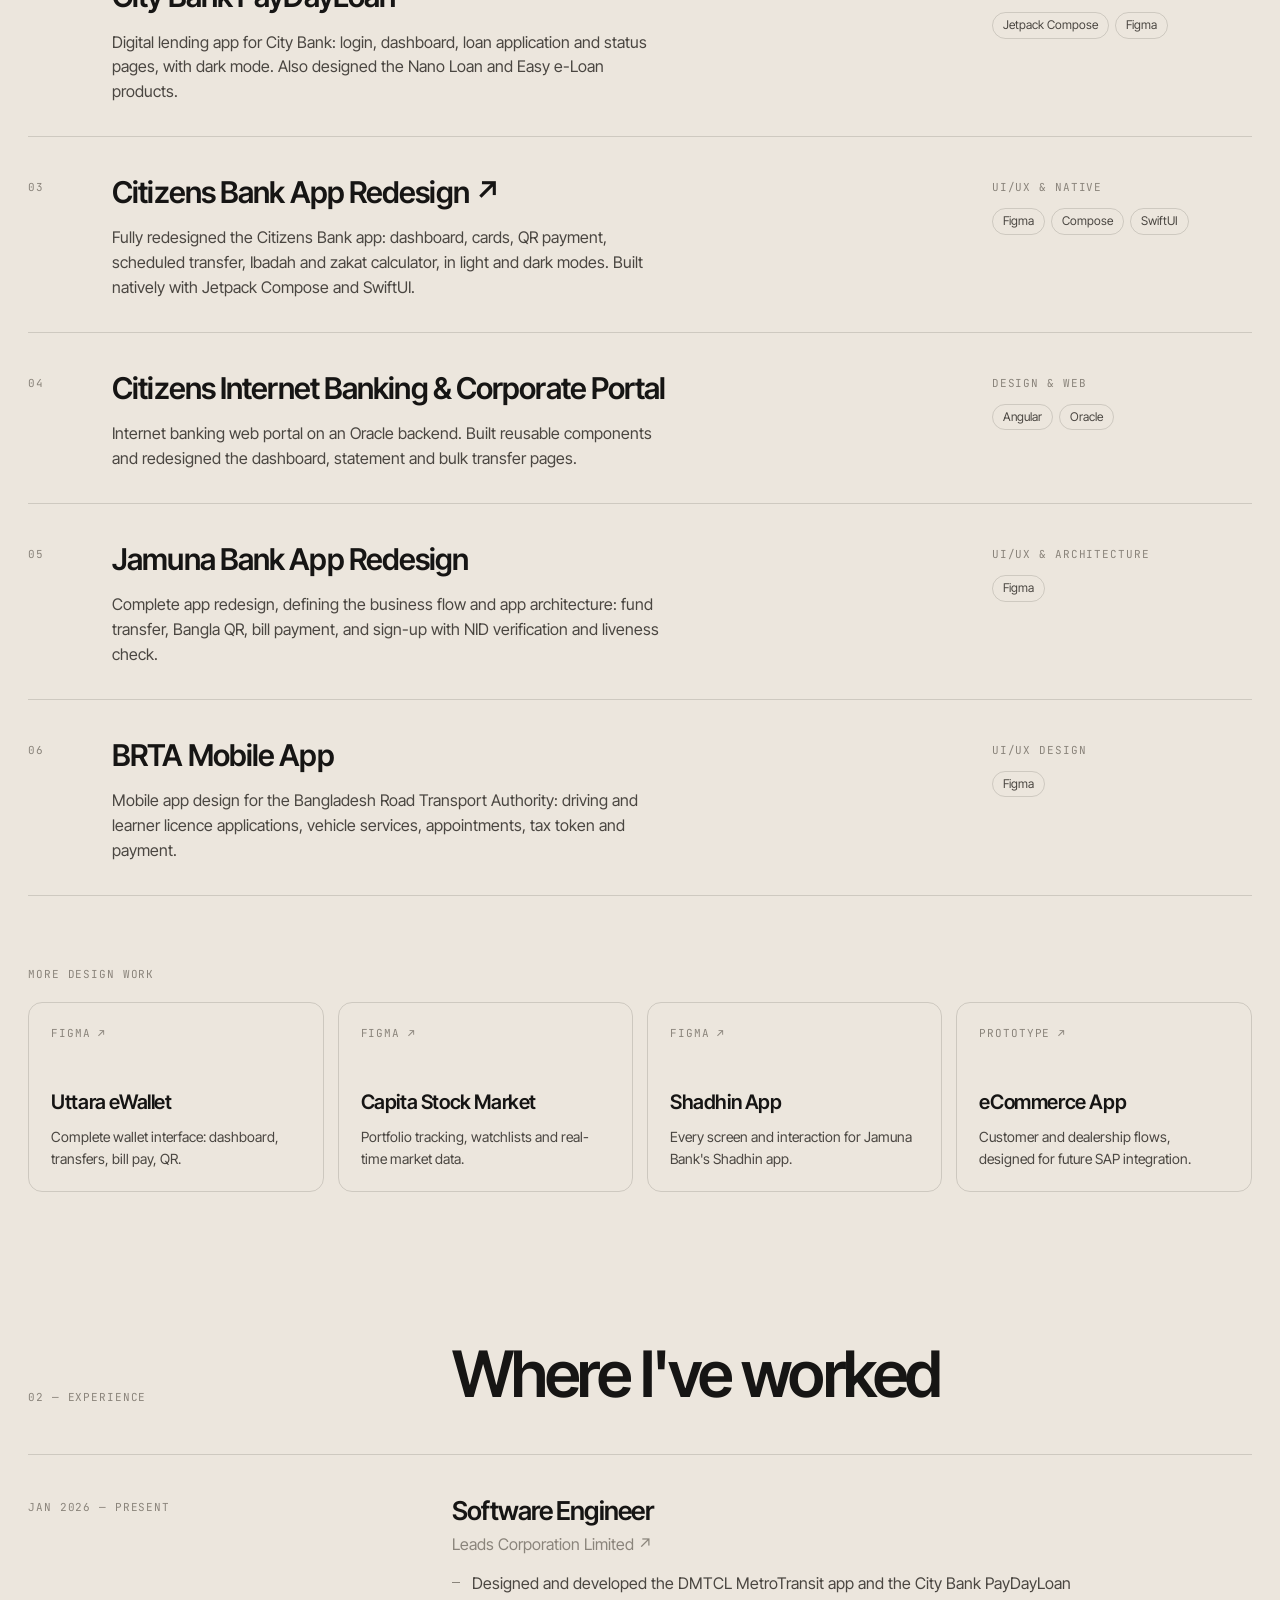
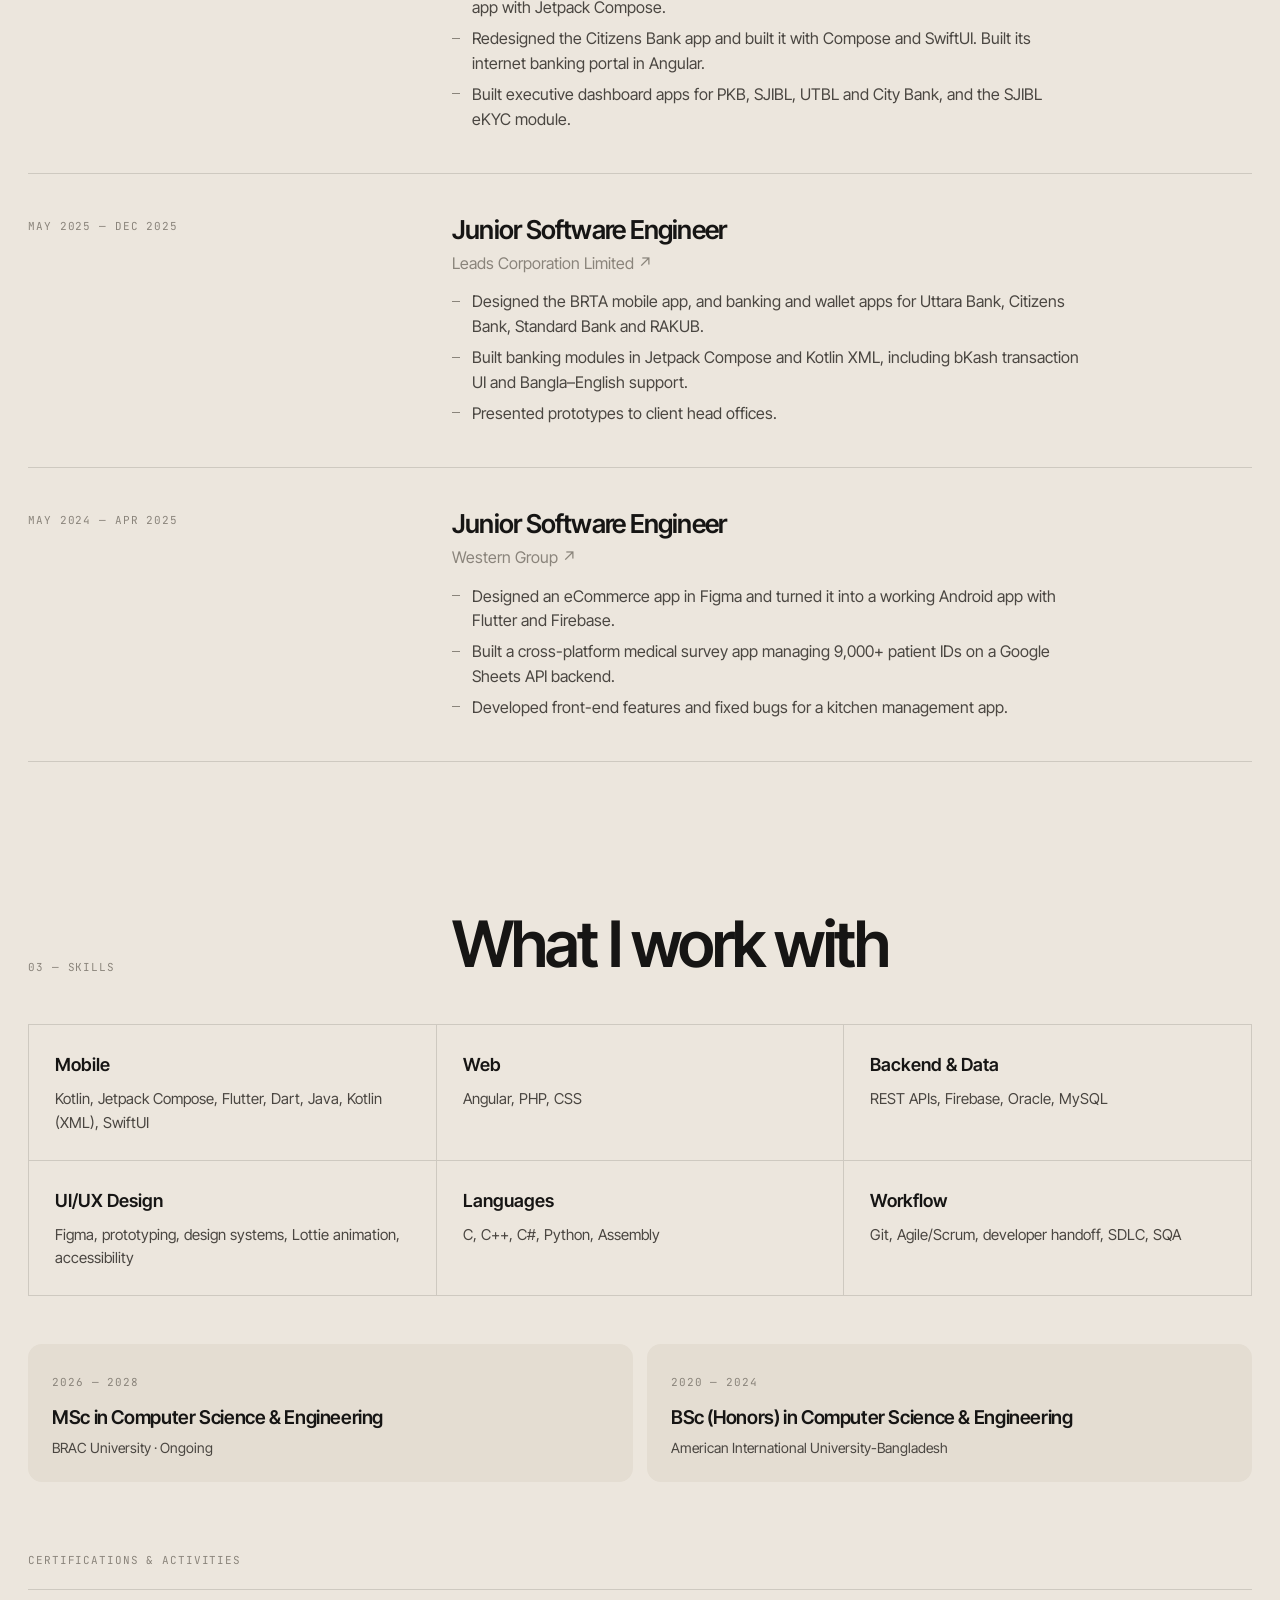
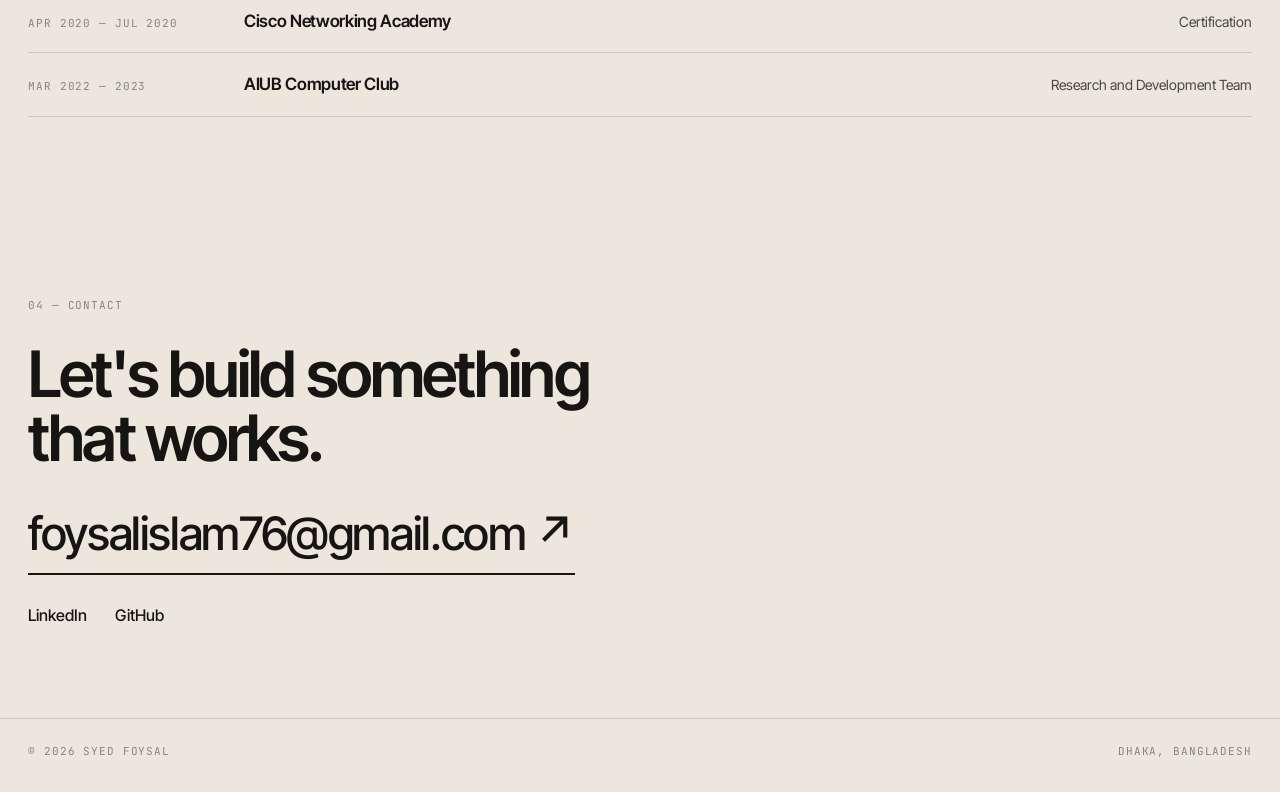
==== commit 49a9a172: "Split certifications and activities from education Co-Authored-By: Claude Opus 5.5 <noreply@anthropi" ====
--- a/index.html
+++ b/index.html
@@ -181,9 +181,13 @@
       <div class="edu">
         <div class="edu-item reveal"><span class="mono">2026 — 2028</span><h4>MSc in Computer Science & Engineering</h4><p>BRAC University · Ongoing</p></div>
         <div class="edu-item reveal"><span class="mono">2020 — 2024</span><h4>BSc (Honors) in Computer Science & Engineering</h4><p>American International University-Bangladesh</p></div>
-        <div class="edu-item reveal"><span class="mono">Apr 2020 — Jul 2020</span><h4>Cisco Networking Academy</h4><p>Certification</p></div>
-        <div class="edu-item reveal"><span class="mono">Mar 2022 — 2023</span><h4>AIUB Computer Club</h4><p>Research and Development Team</p></div>
-      </div>
+      </div>
+
+      <div class="mini-head reveal"><span class="mono">Certifications & activities</span></div>
+      <ul class="extras">
+        <li class="reveal"><span class="mono">Apr 2020 — Jul 2020</span><h4>Cisco Networking Academy</h4><p>Certification</p></li>
+        <li class="reveal"><span class="mono">Mar 2022 — 2023</span><h4>AIUB Computer Club</h4><p>Research and Development Team</p></li>
+      </ul>
     </section>
 
     <section id="contact" class="contact">
--- a/styles.css
+++ b/styles.css
@@ -118,7 +118,7 @@
   max-width: var(--max); margin: 0 auto; padding: 72px var(--pad) 24px; gap: 24px;
 }
 .stat { border-top: 1px solid var(--line); padding-top: 16px; }
-.stat b { display: block; font-size: clamp(26px, 3vw, 40px); font-weight: 600; letter-spacing: -.03em; }
+.stat b { display: block; font-size: clamp(26px, 3vw, 40px); font-weight: 600; letter-spacing: -.03em; font-variant-numeric: tabular-nums; }
 .stat span { color: var(--muted); font-size: 14px; }
 
 /* sections */
@@ -171,6 +171,10 @@
 .edu-item { background: var(--bg-2); border-radius: 14px; padding: 24px; }
 .edu-item h4 { font-size: 19px; font-weight: 600; letter-spacing: -.02em; margin: 10px 0 4px; }
 .edu-item p { color: var(--ink-2); font-size: 14px; }
+.extras { border-top: 1px solid var(--line); }
+.extras li { display: grid; grid-template-columns: 200px 1fr auto; align-items: baseline; gap: 16px; padding: 18px 0; border-bottom: 1px solid var(--line); }
+.extras h4 { font-size: 17px; font-weight: 600; letter-spacing: -.02em; }
+.extras p { color: var(--ink-2); font-size: 14px; }
 
 /* contact */
 .contact { max-width: var(--max); margin: 0 auto; padding: 140px var(--pad) 90px; display: grid; gap: 28px; }
@@ -202,6 +206,7 @@
   .idx, .p-side { padding-top: 0; }
   .skills { grid-template-columns: 1fr 1fr; }
   .edu { grid-template-columns: 1fr; }
+  .extras li { grid-template-columns: 1fr; gap: 4px; }
 }
 @media (max-width: 520px) {
   .stats, .cards, .skills { grid-template-columns: 1fr; }
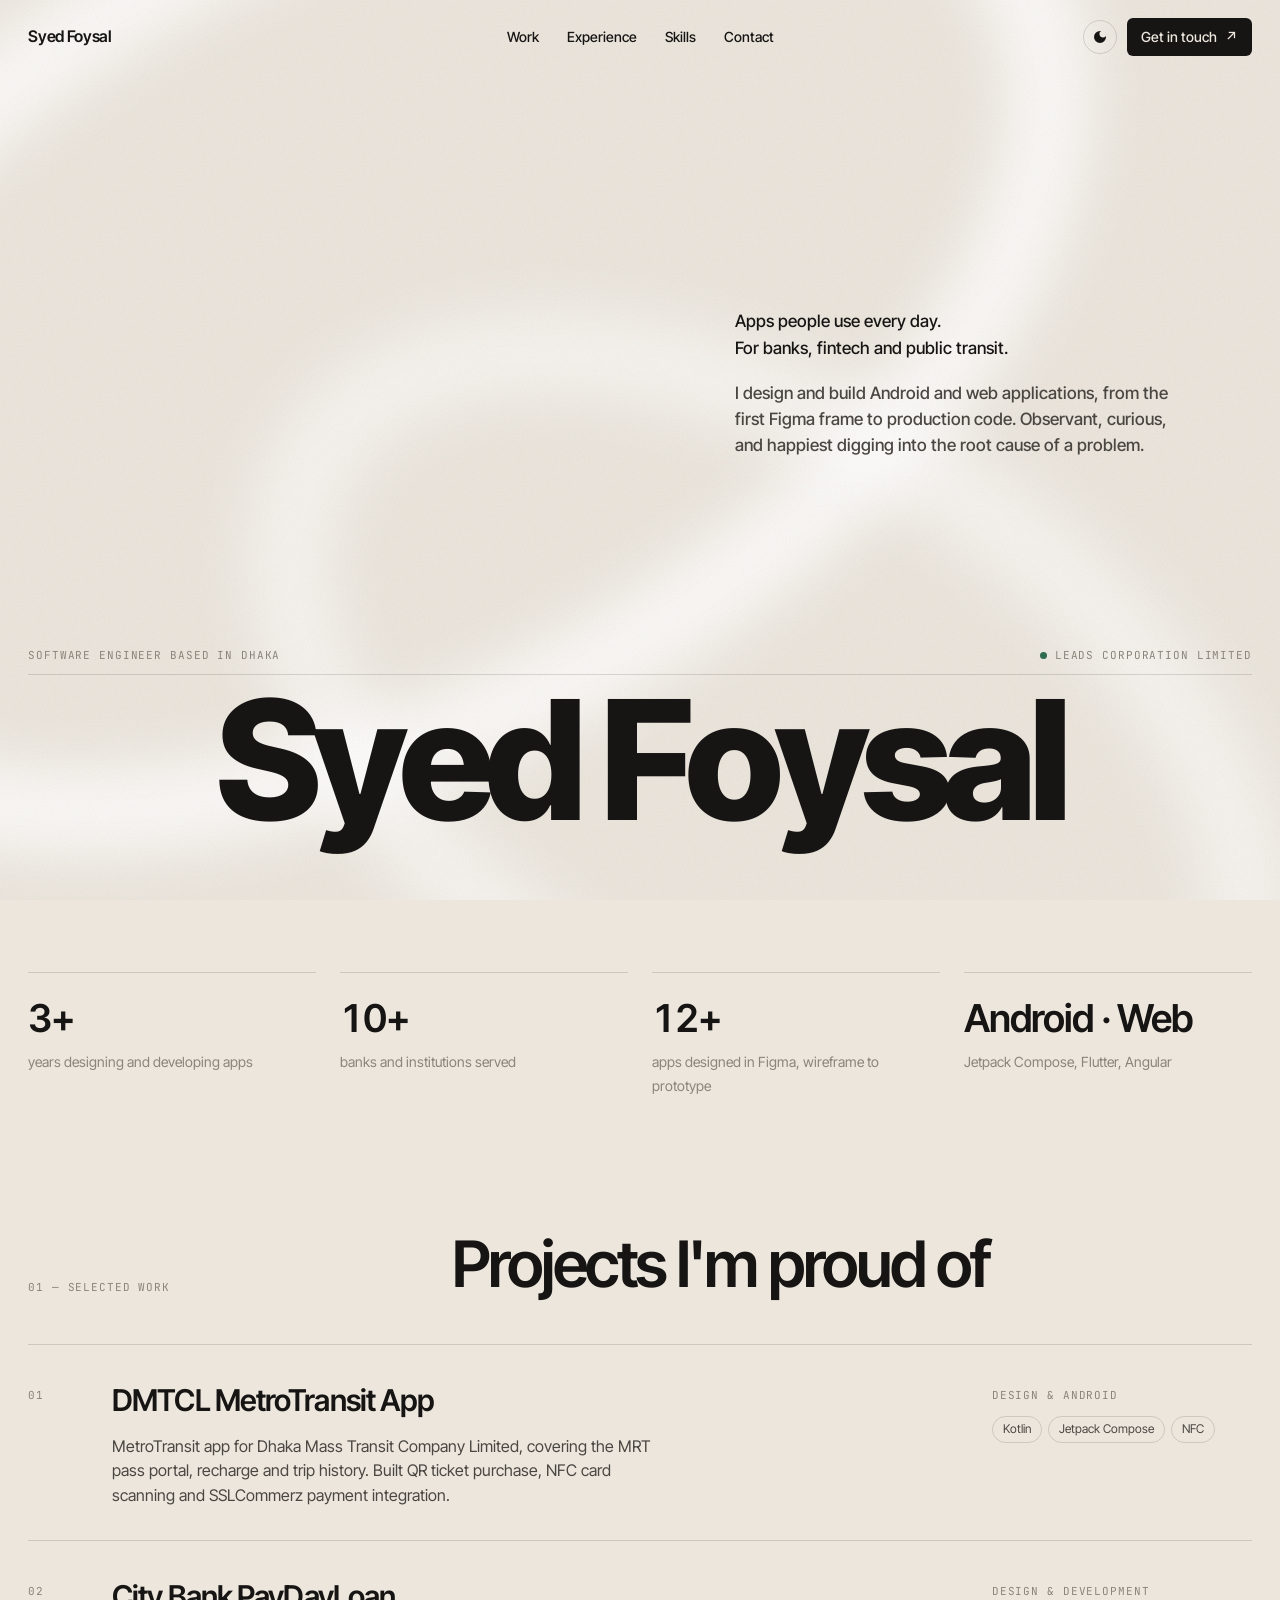
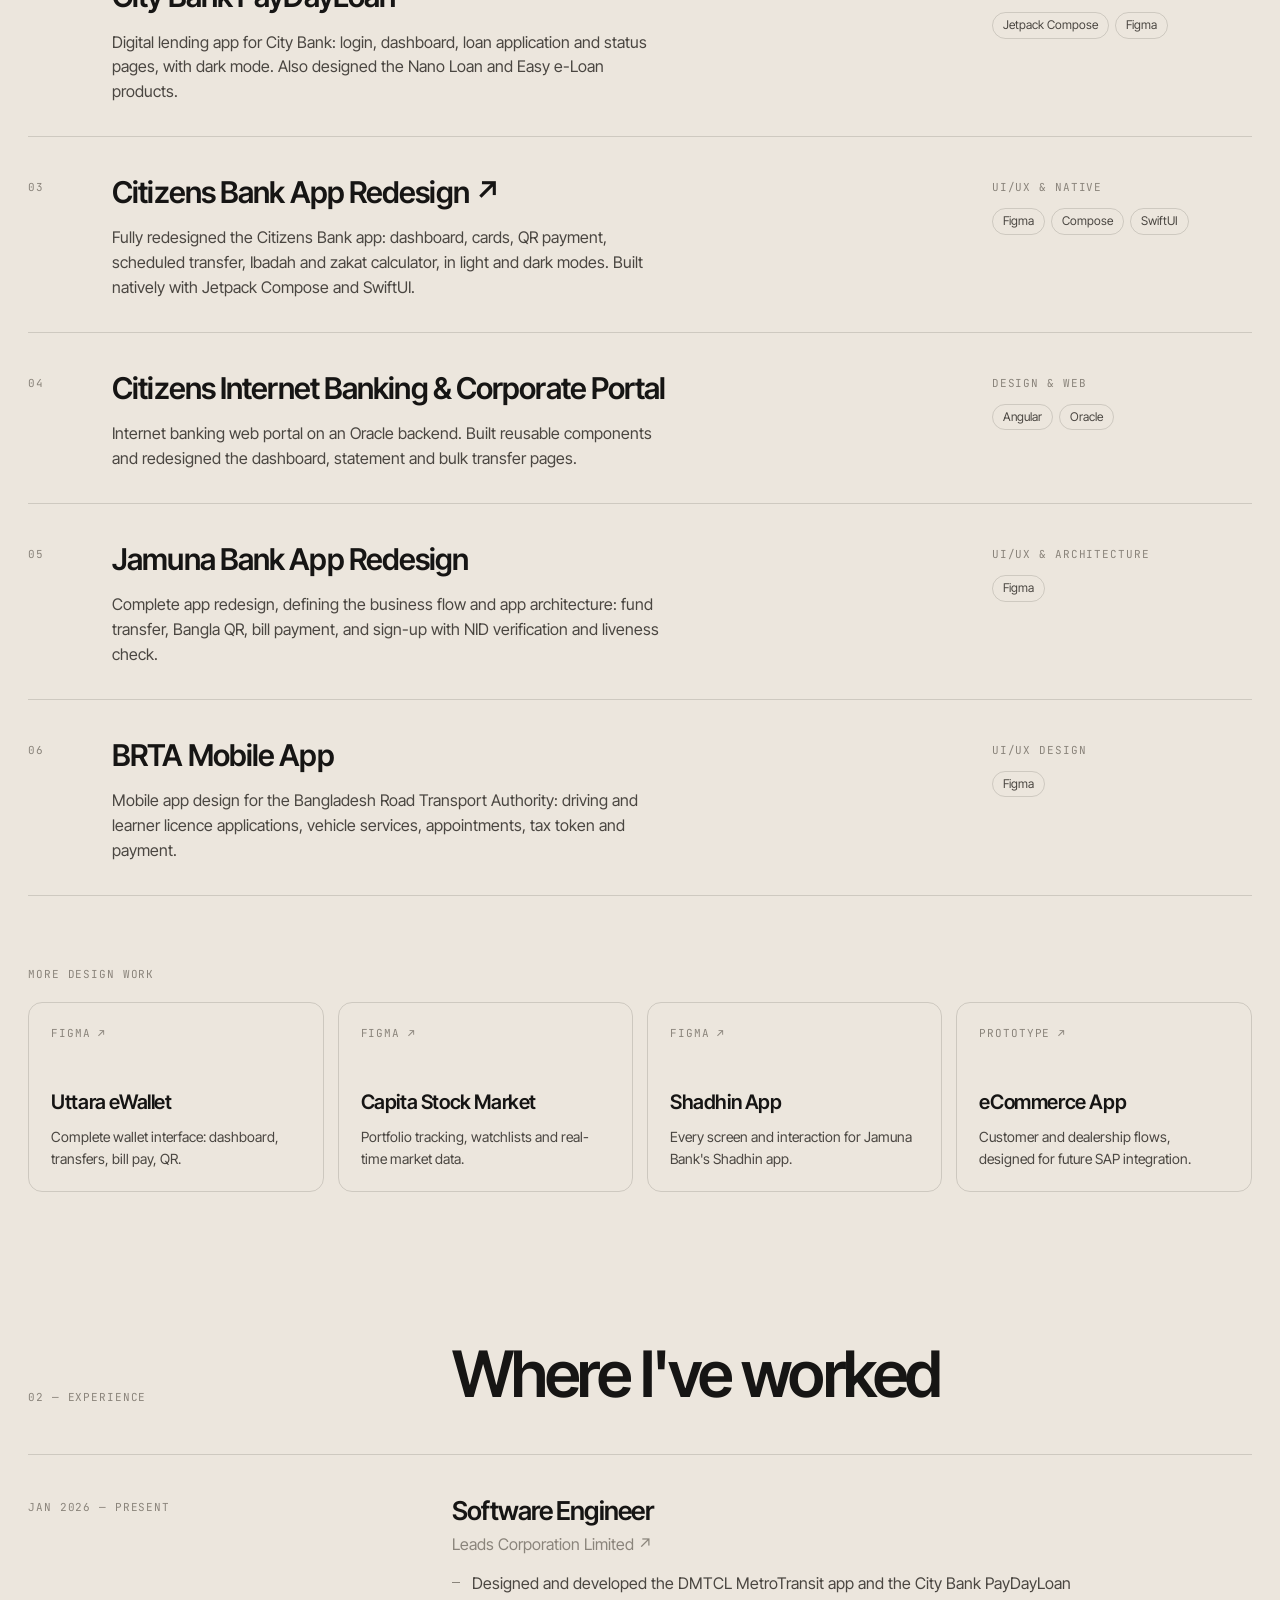
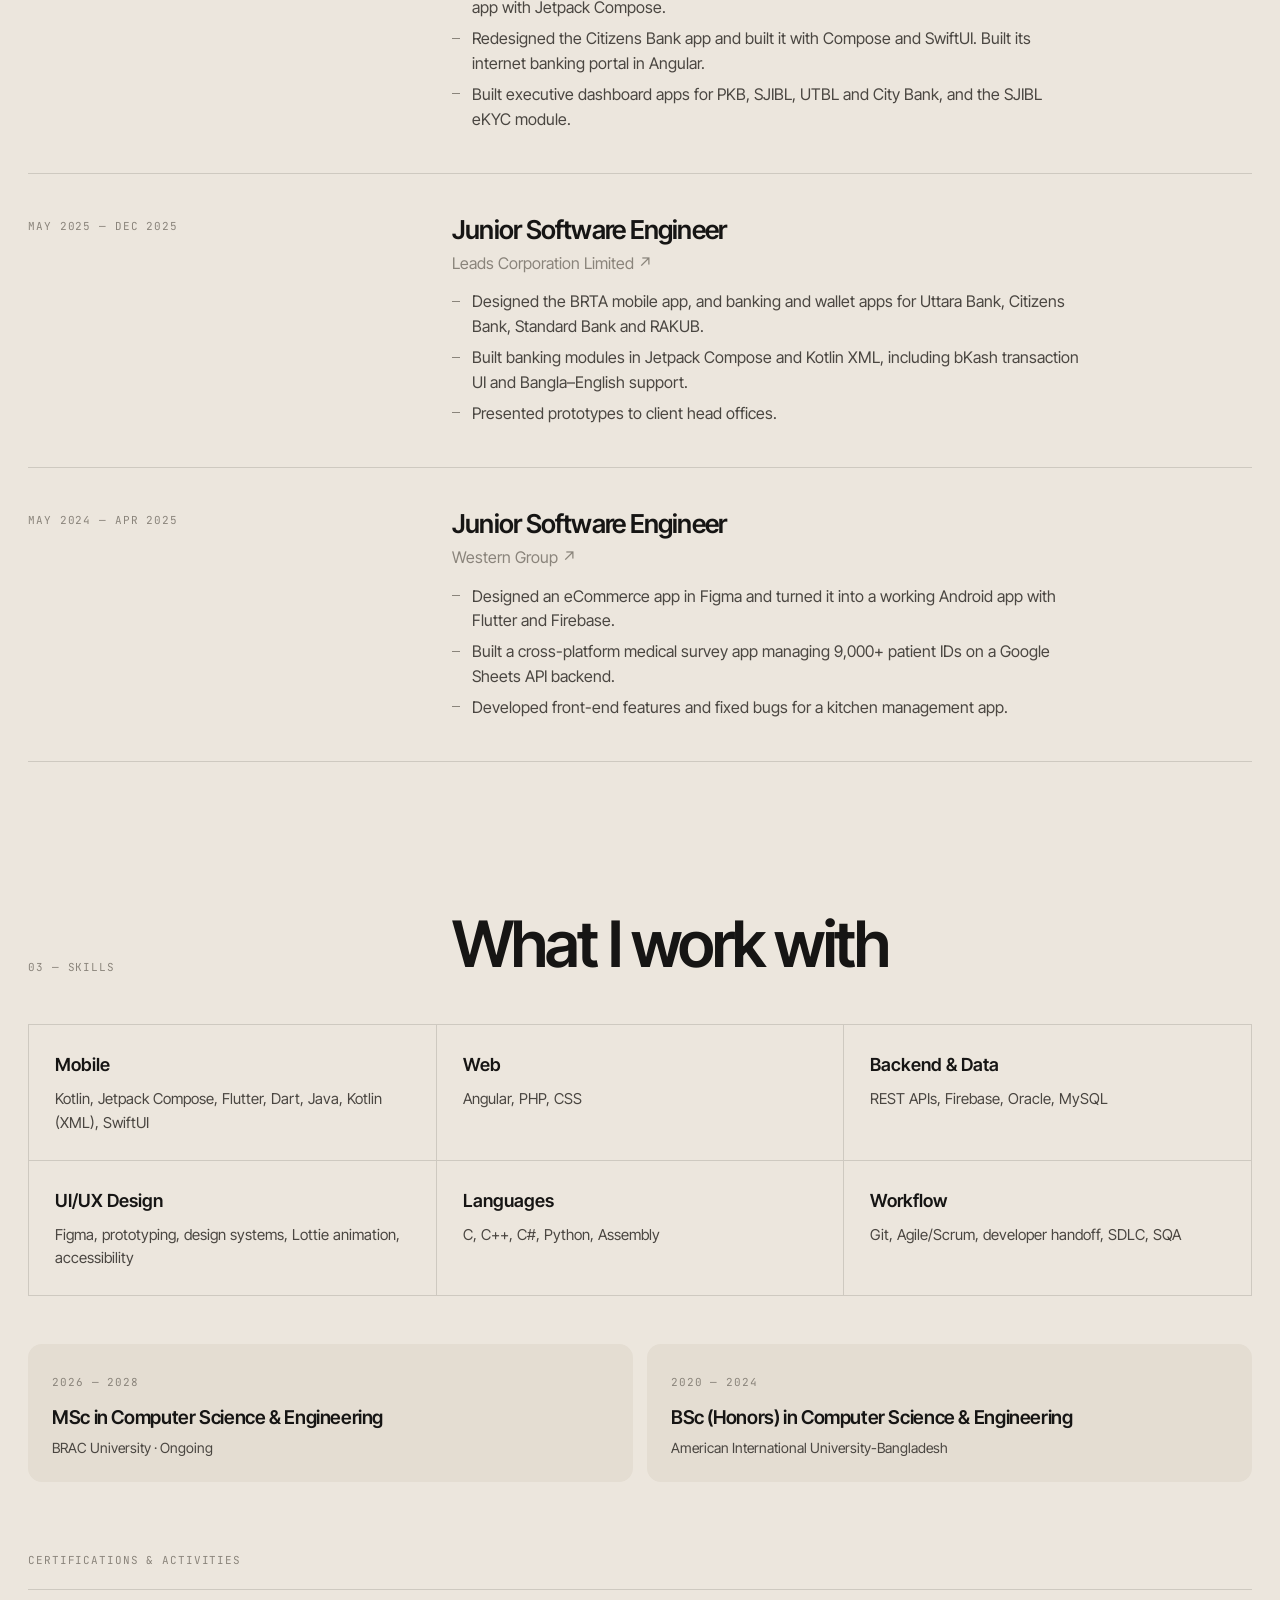
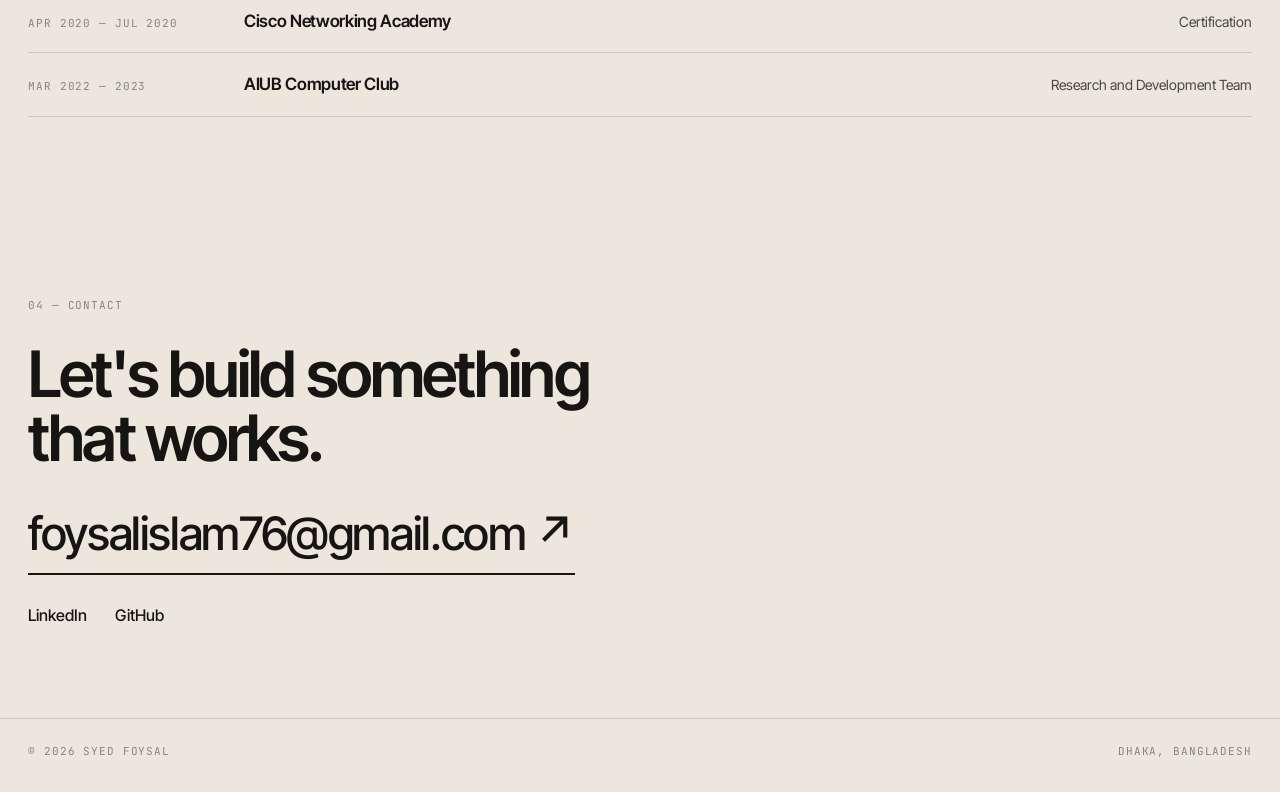
==== commit 29a10aae: "Add Contact link to nav Co-Authored-By: Claude Opus 5.5 <noreply@anthropic.com>" ====
--- a/index.html
+++ b/index.html
@@ -22,6 +22,7 @@
       <a href="#work">Work</a>
       <a href="#experience">Experience</a>
       <a href="#skills">Skills</a>
+      <a href="#contact">Contact</a>
     </nav>
     <div class="nav-actions">
       <button class="theme-toggle" type="button" aria-label="Toggle dark mode">
